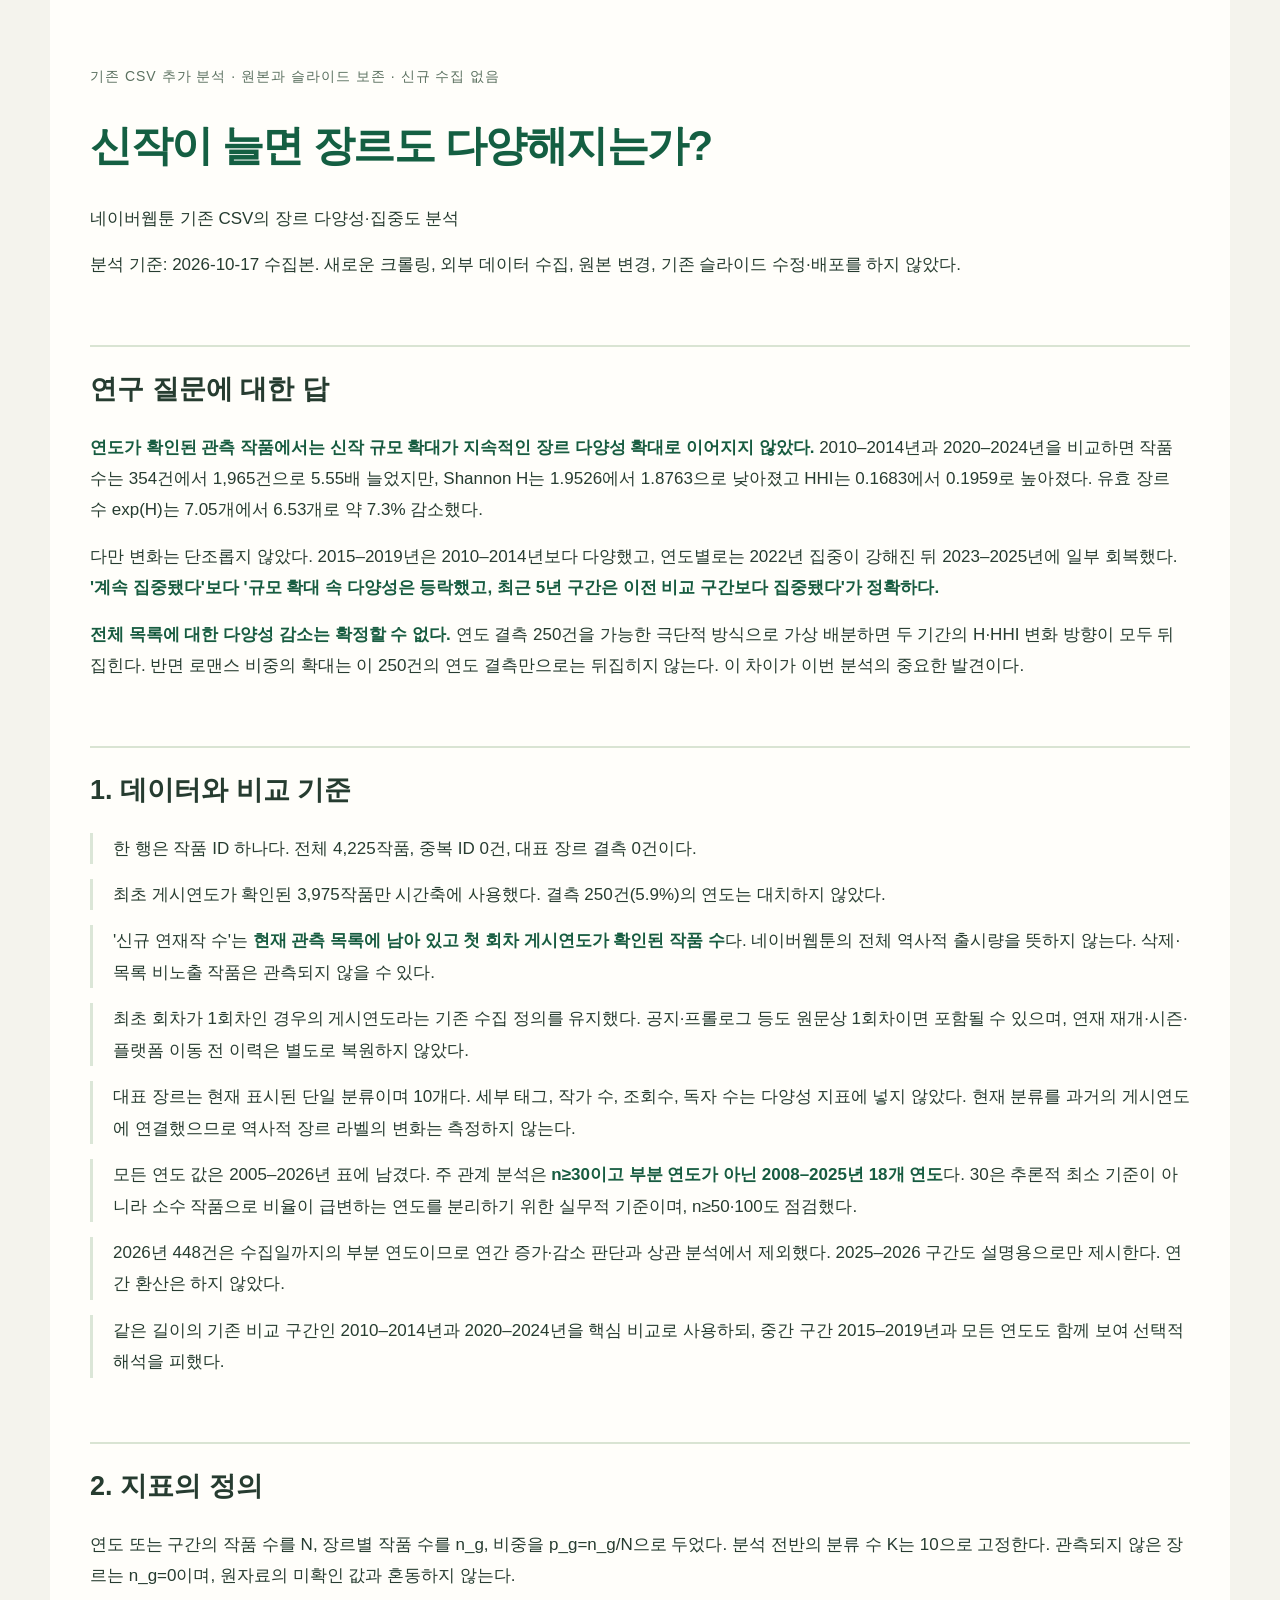
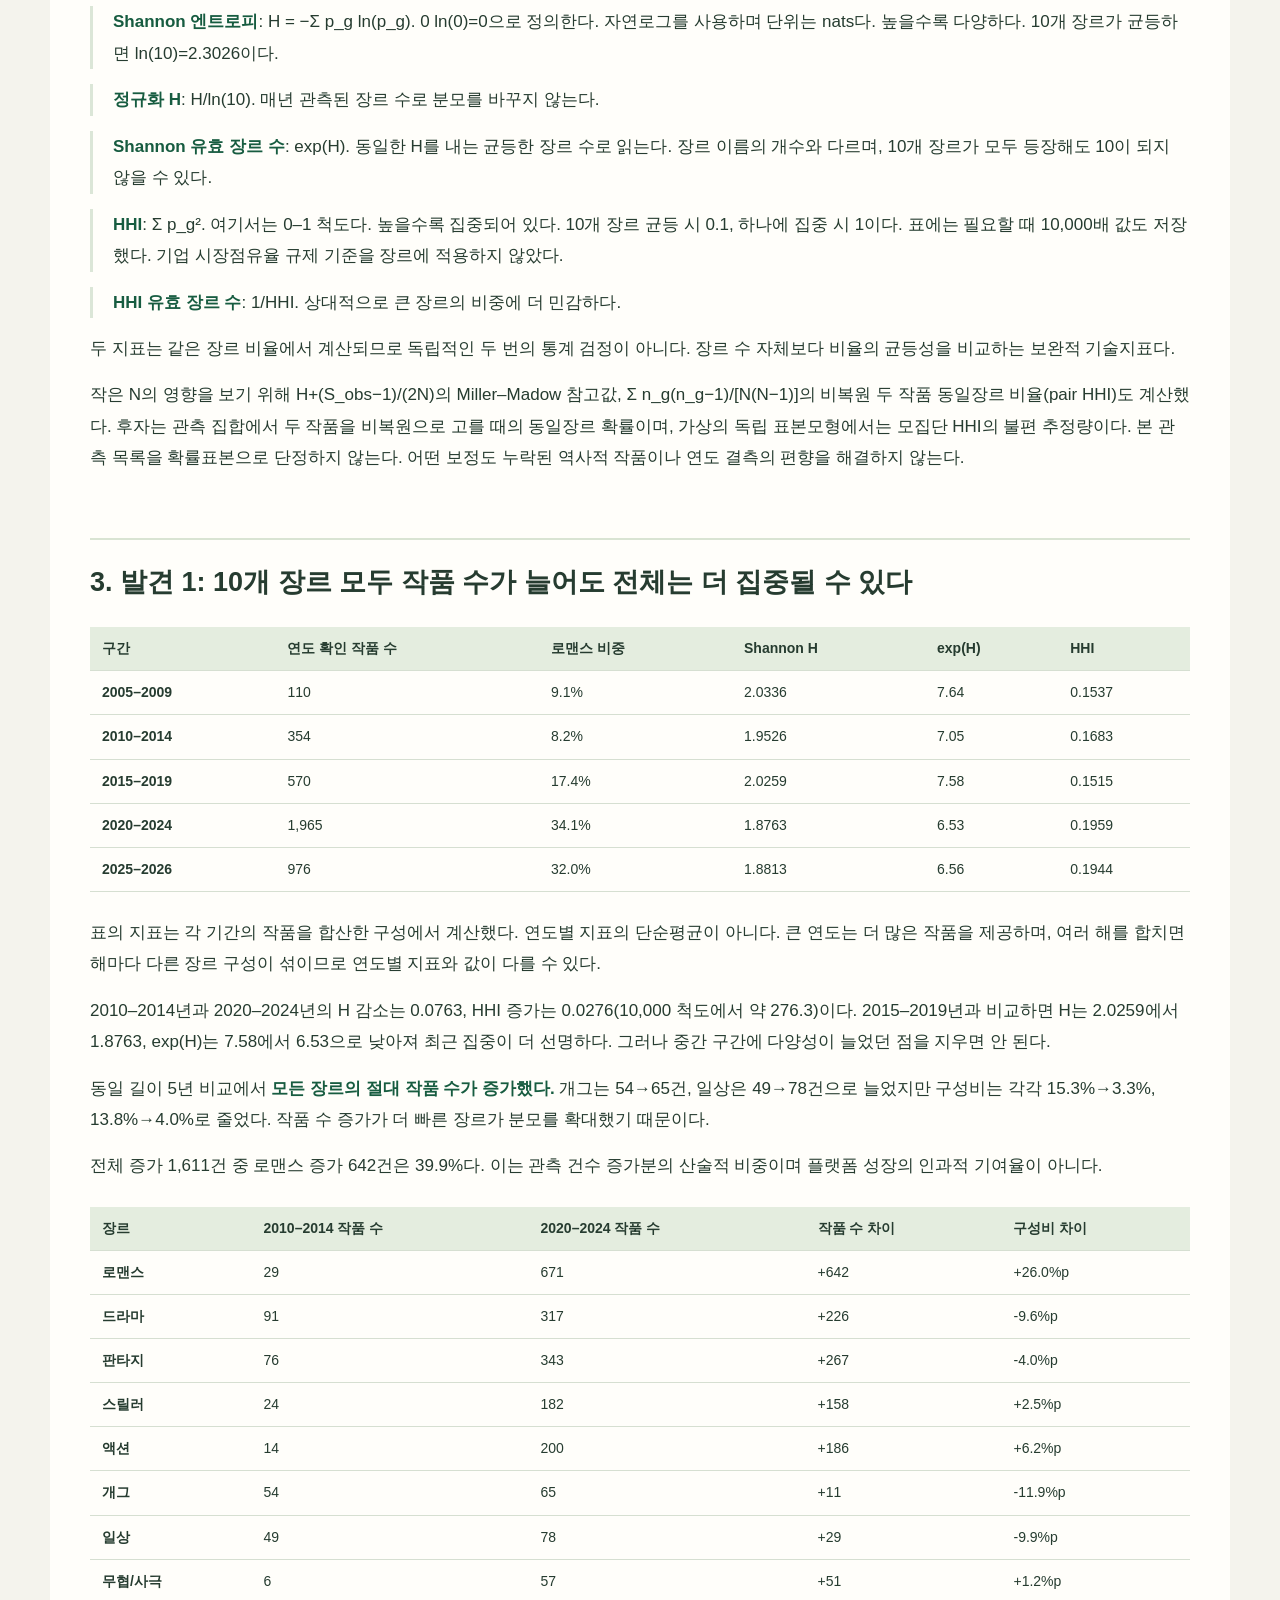
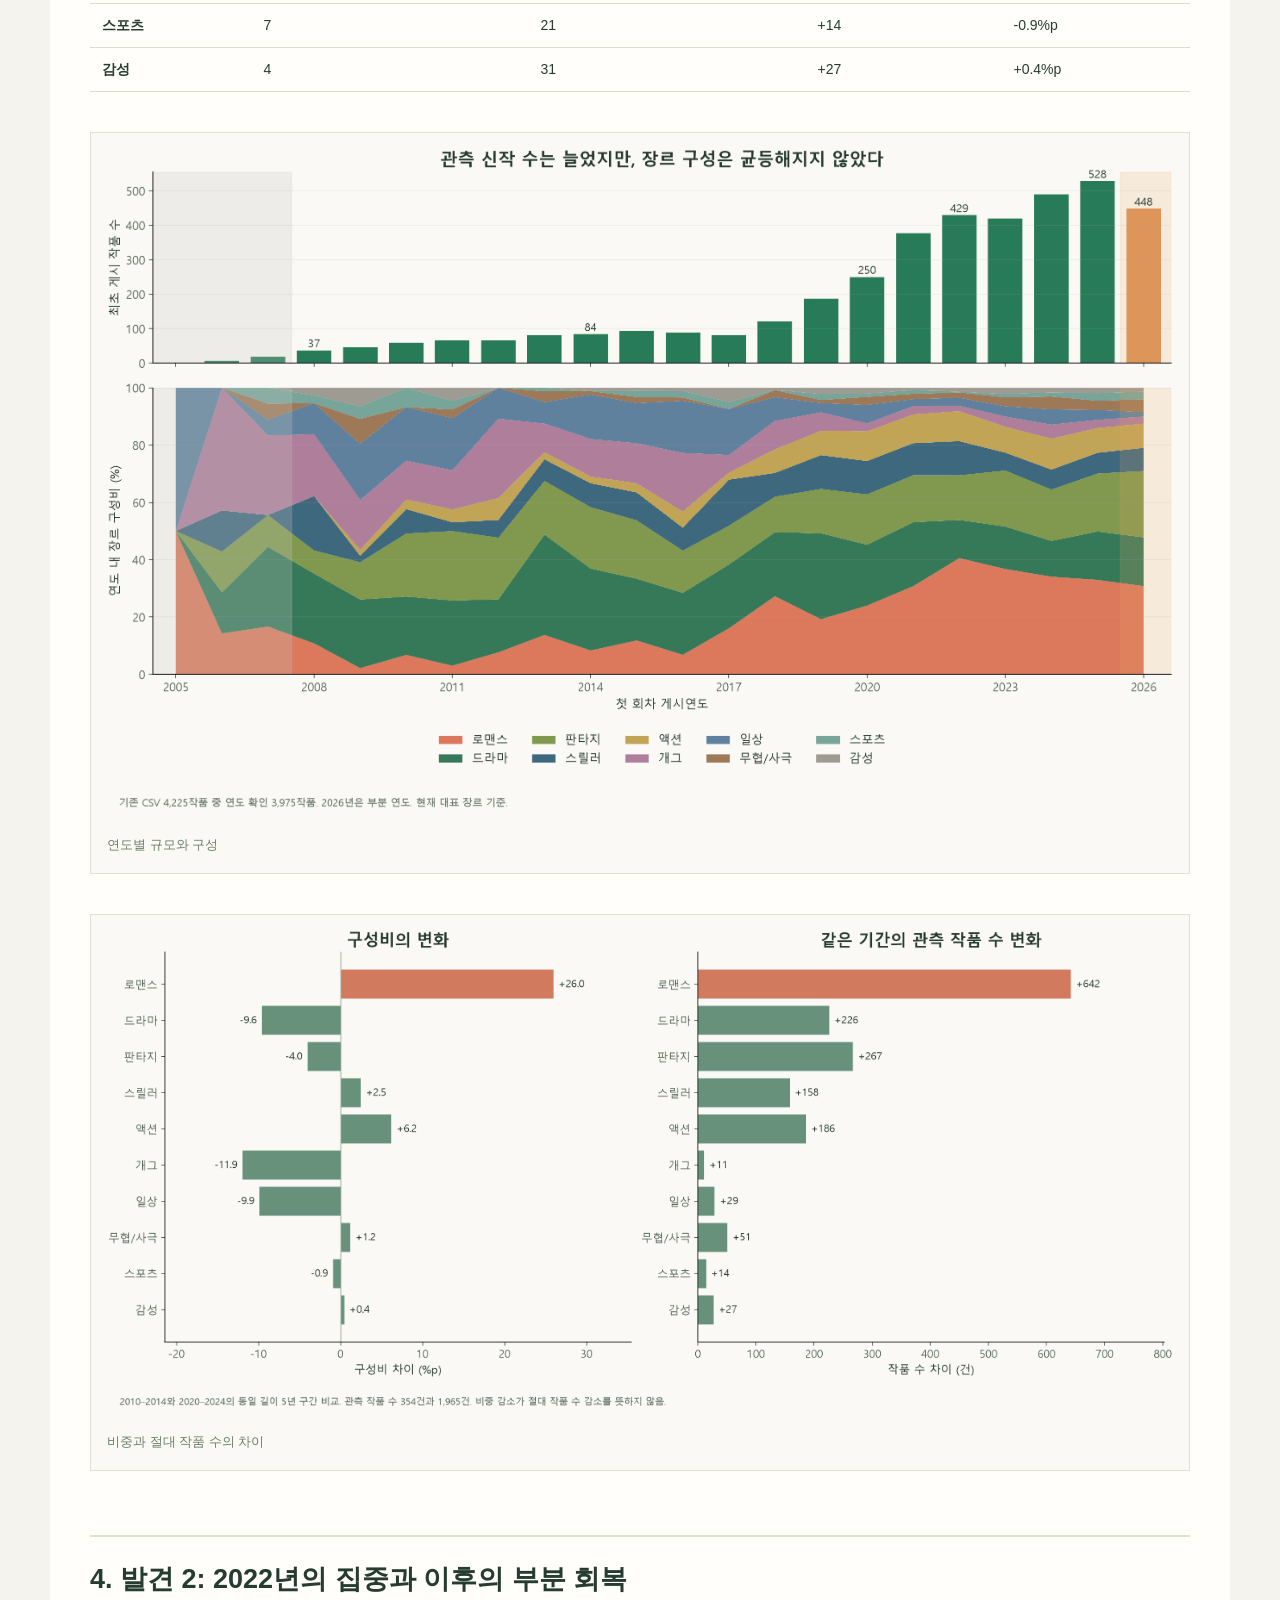
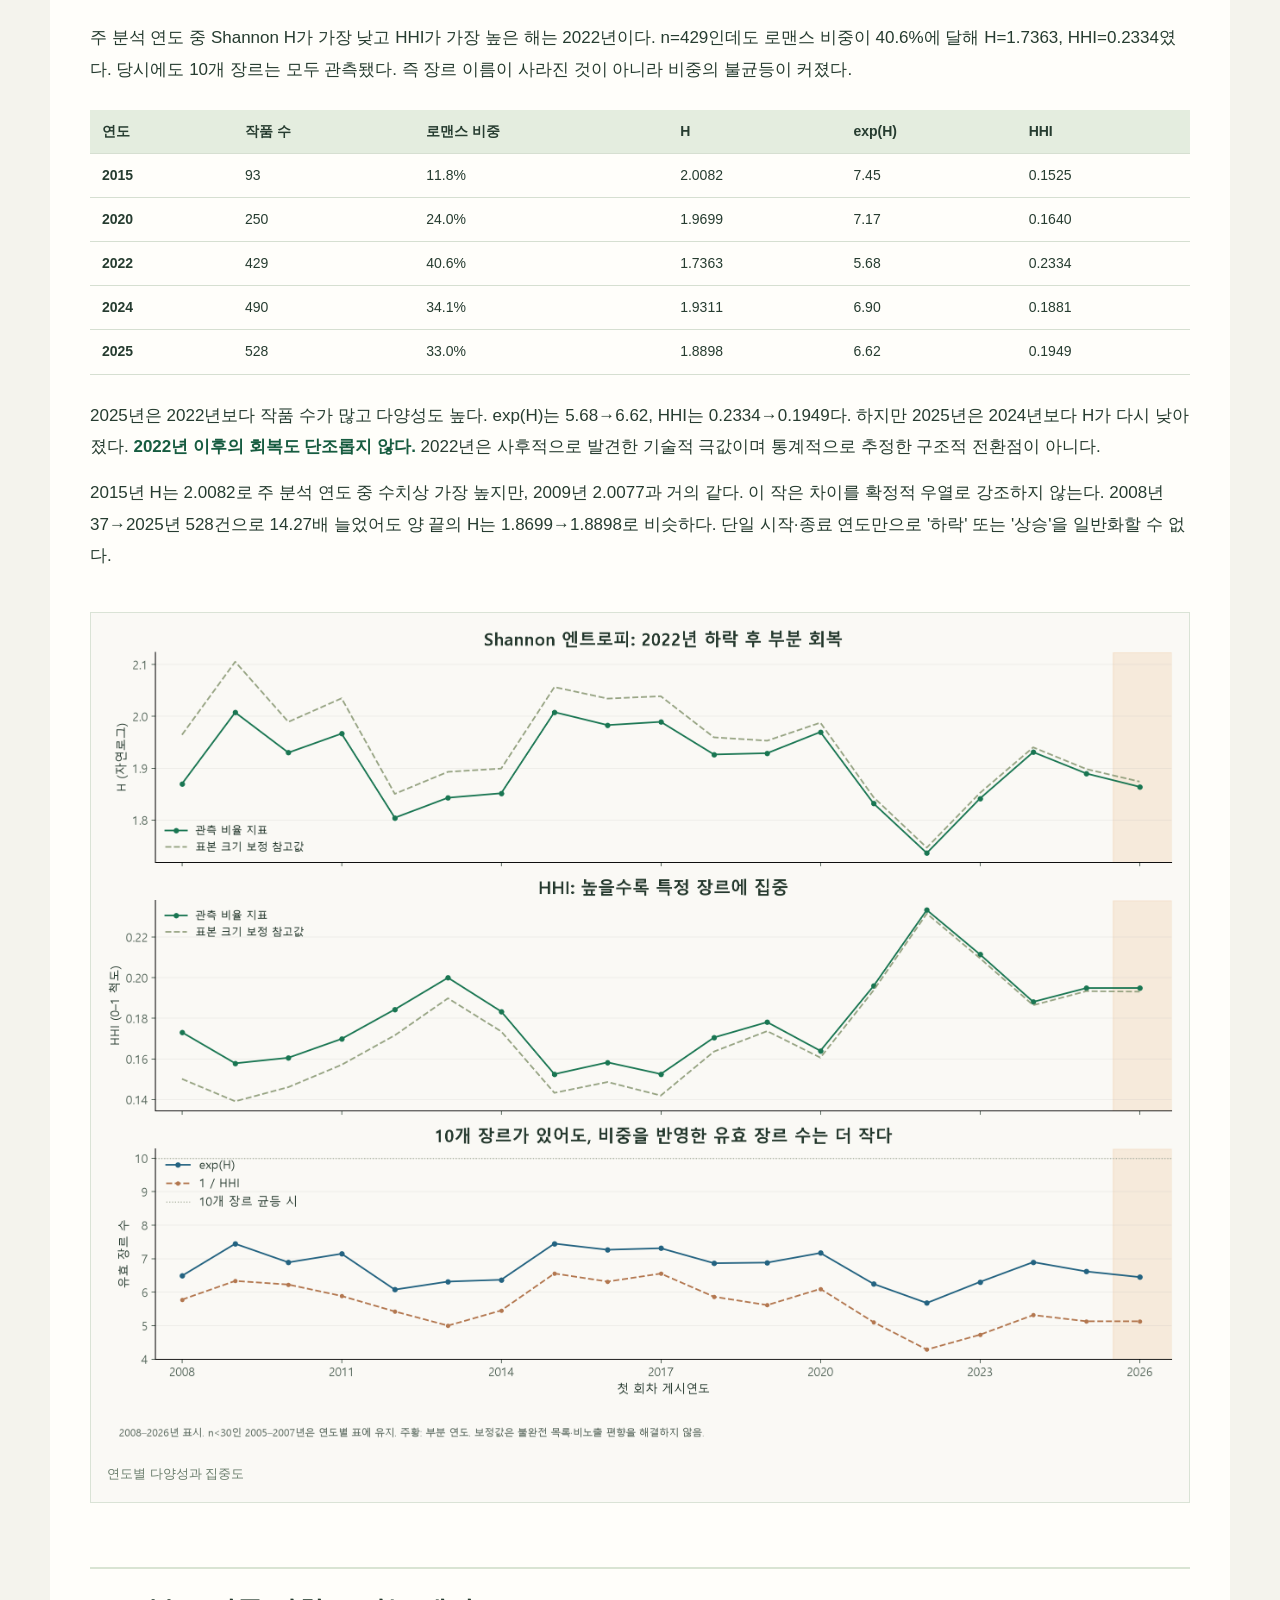
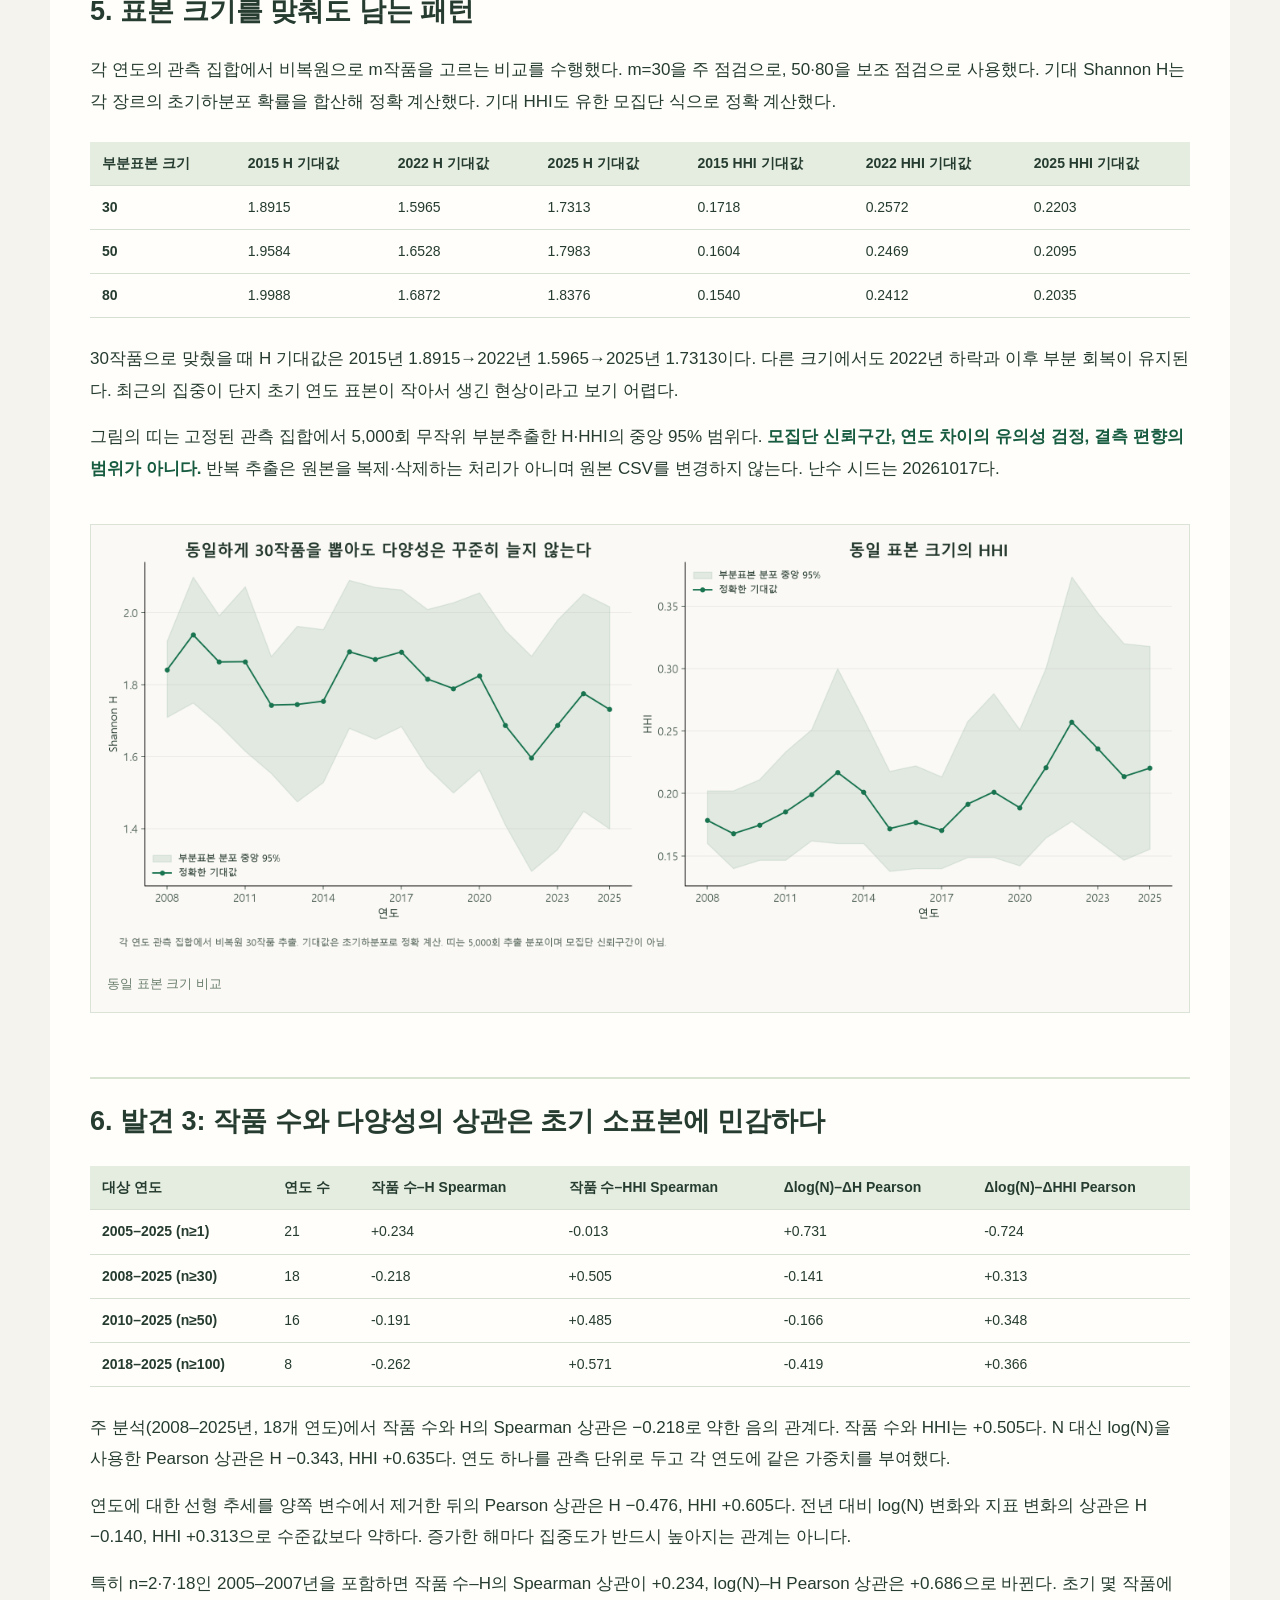
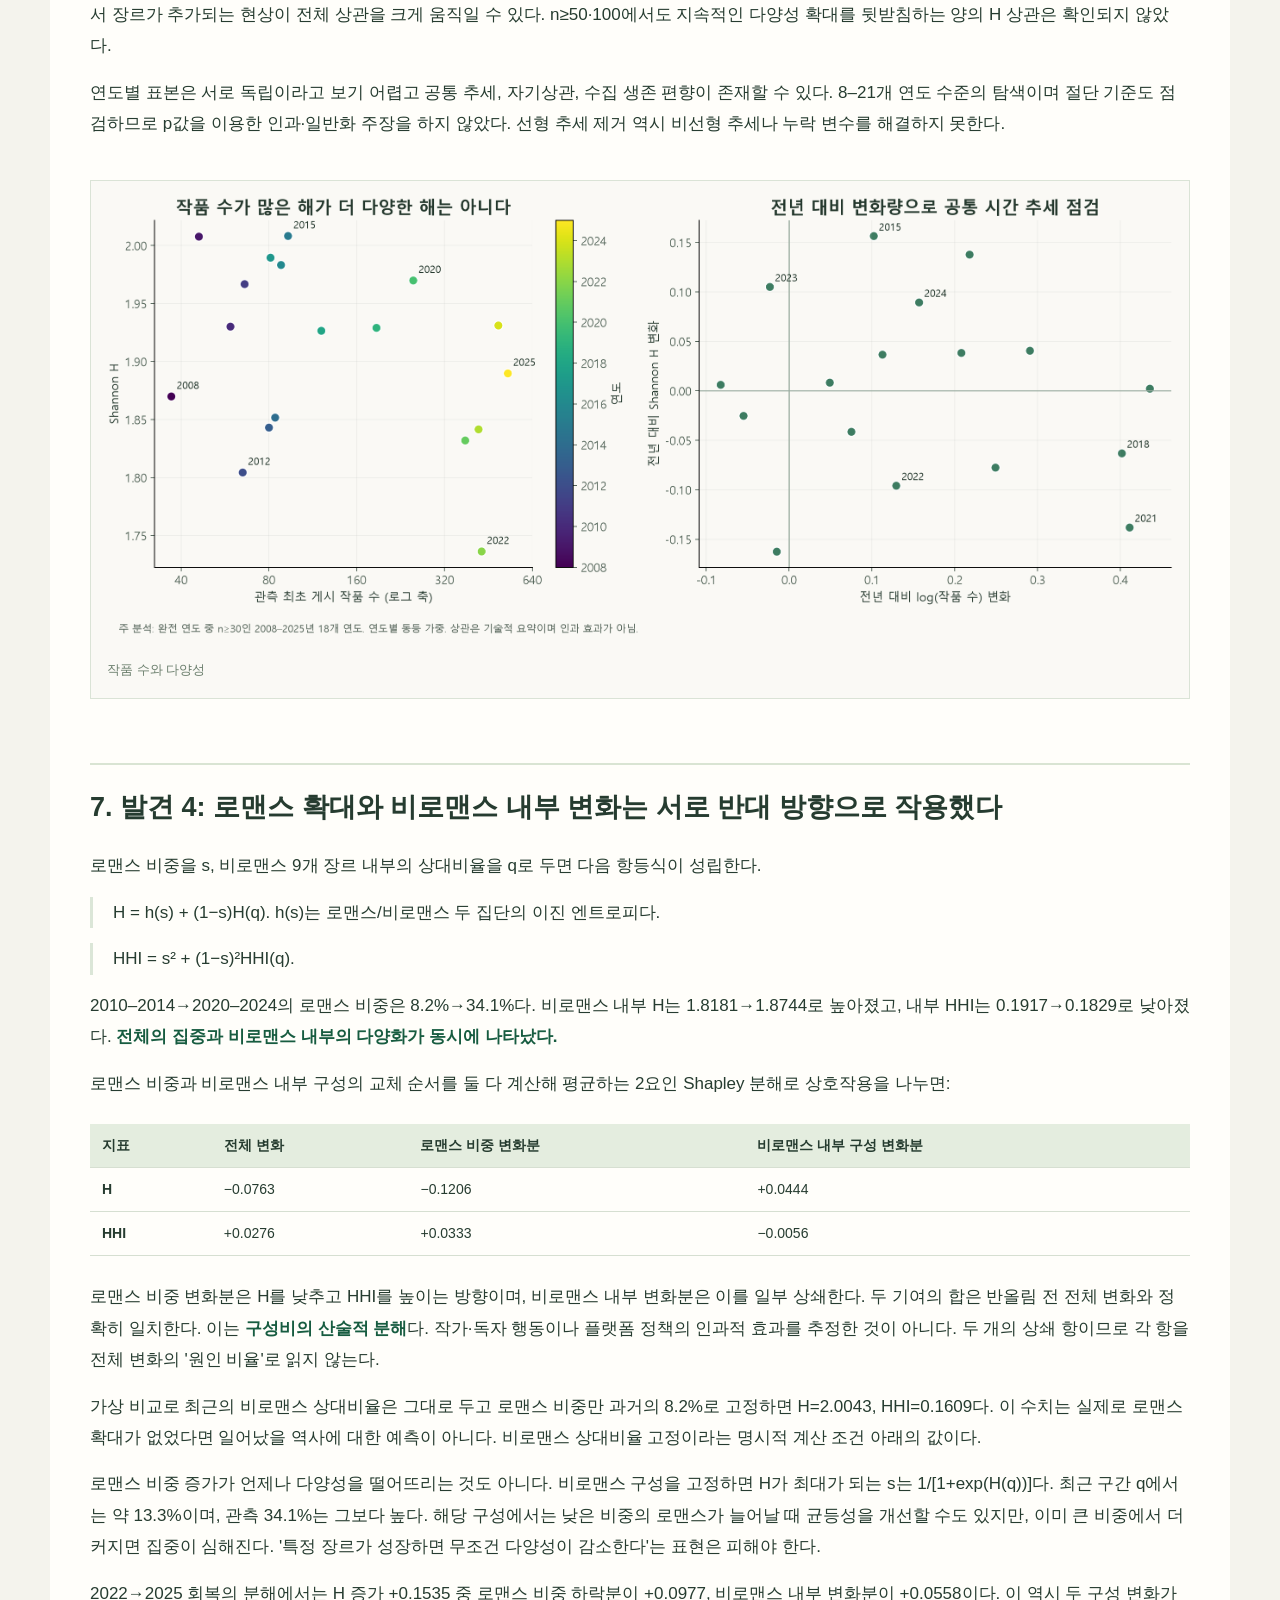
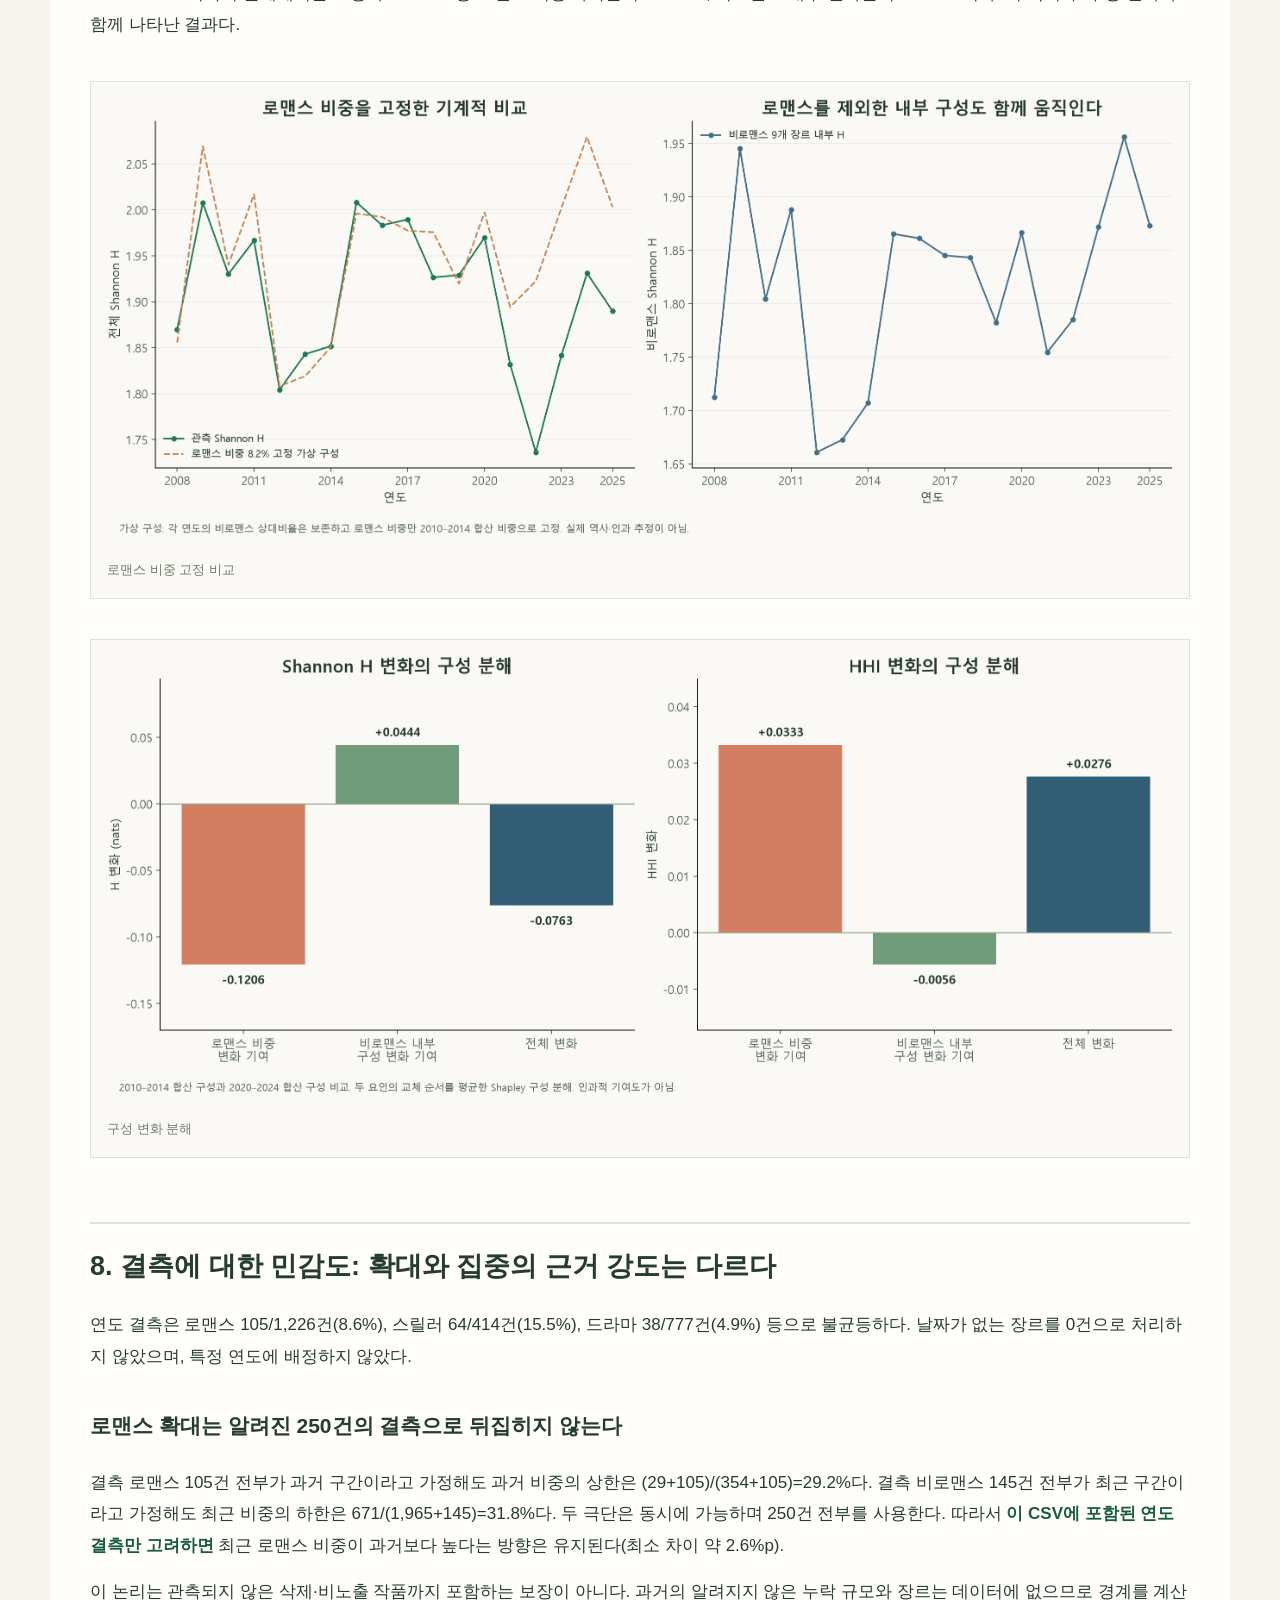
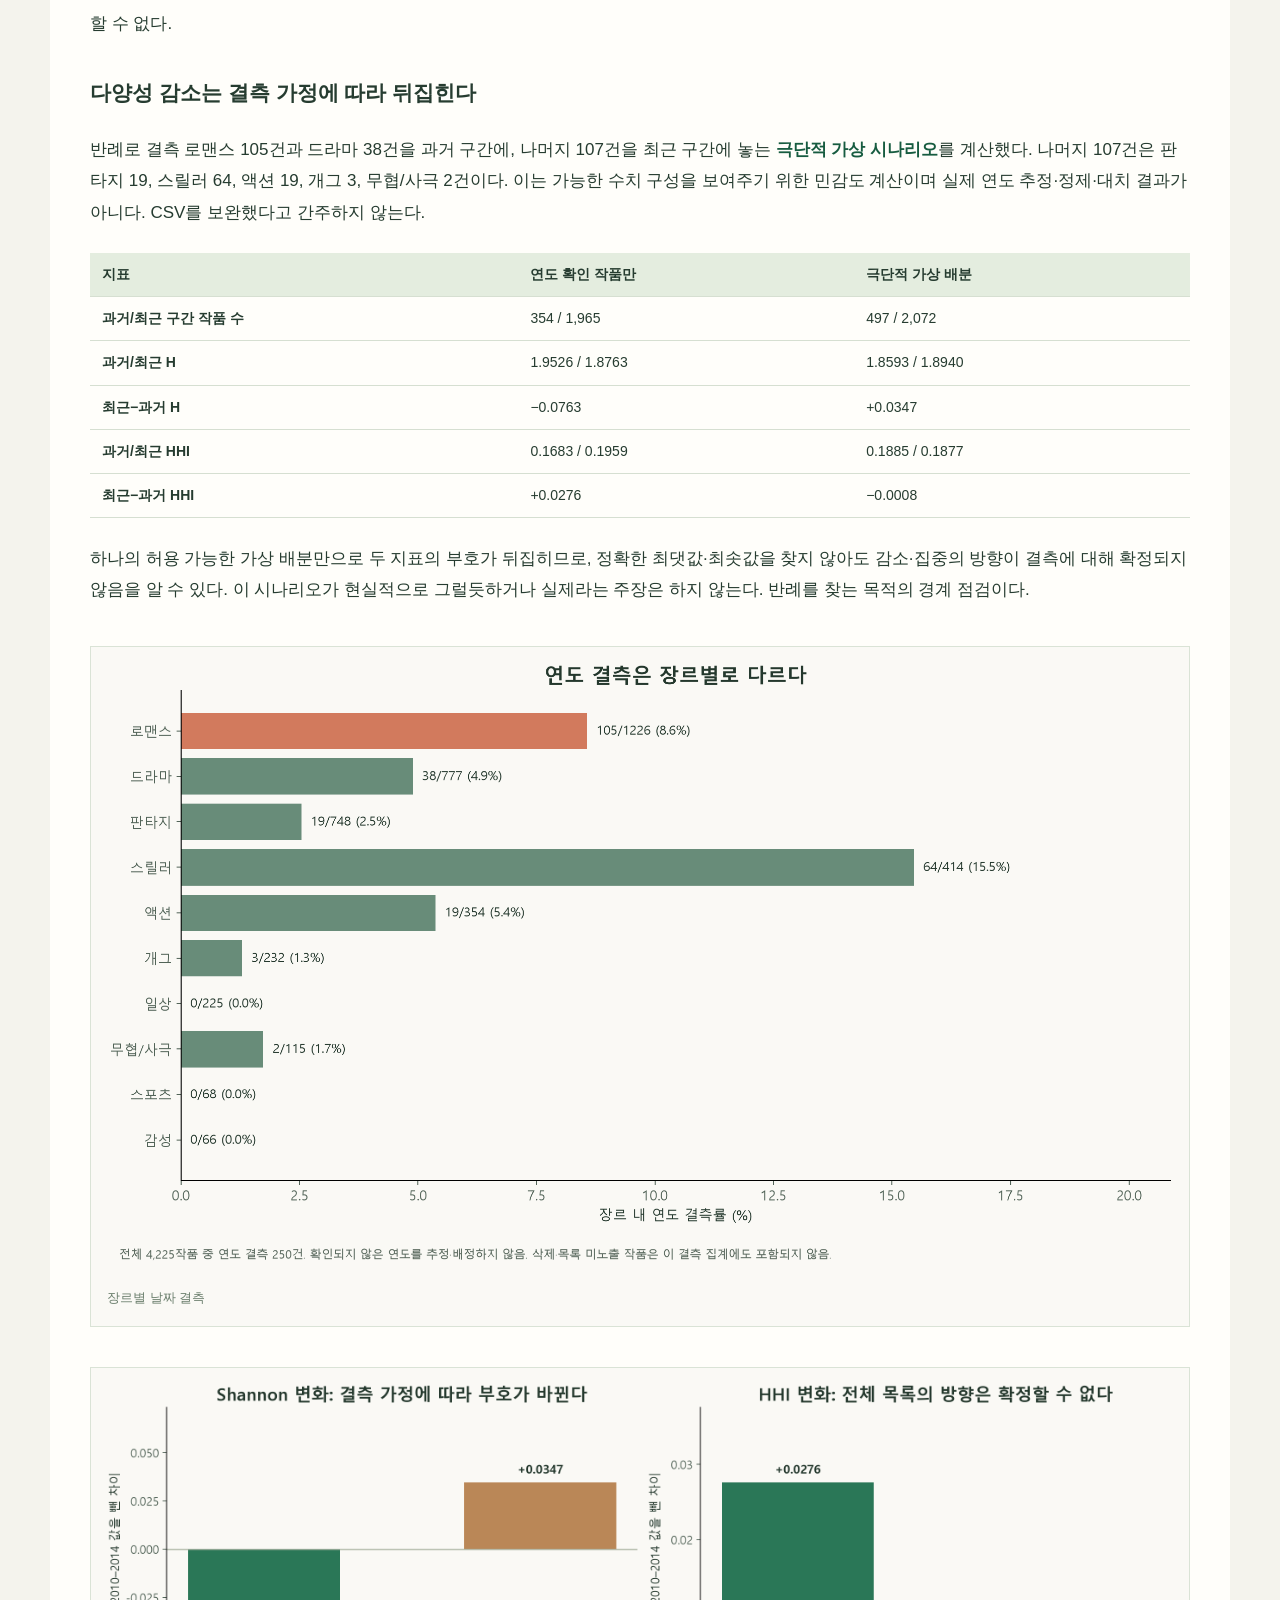
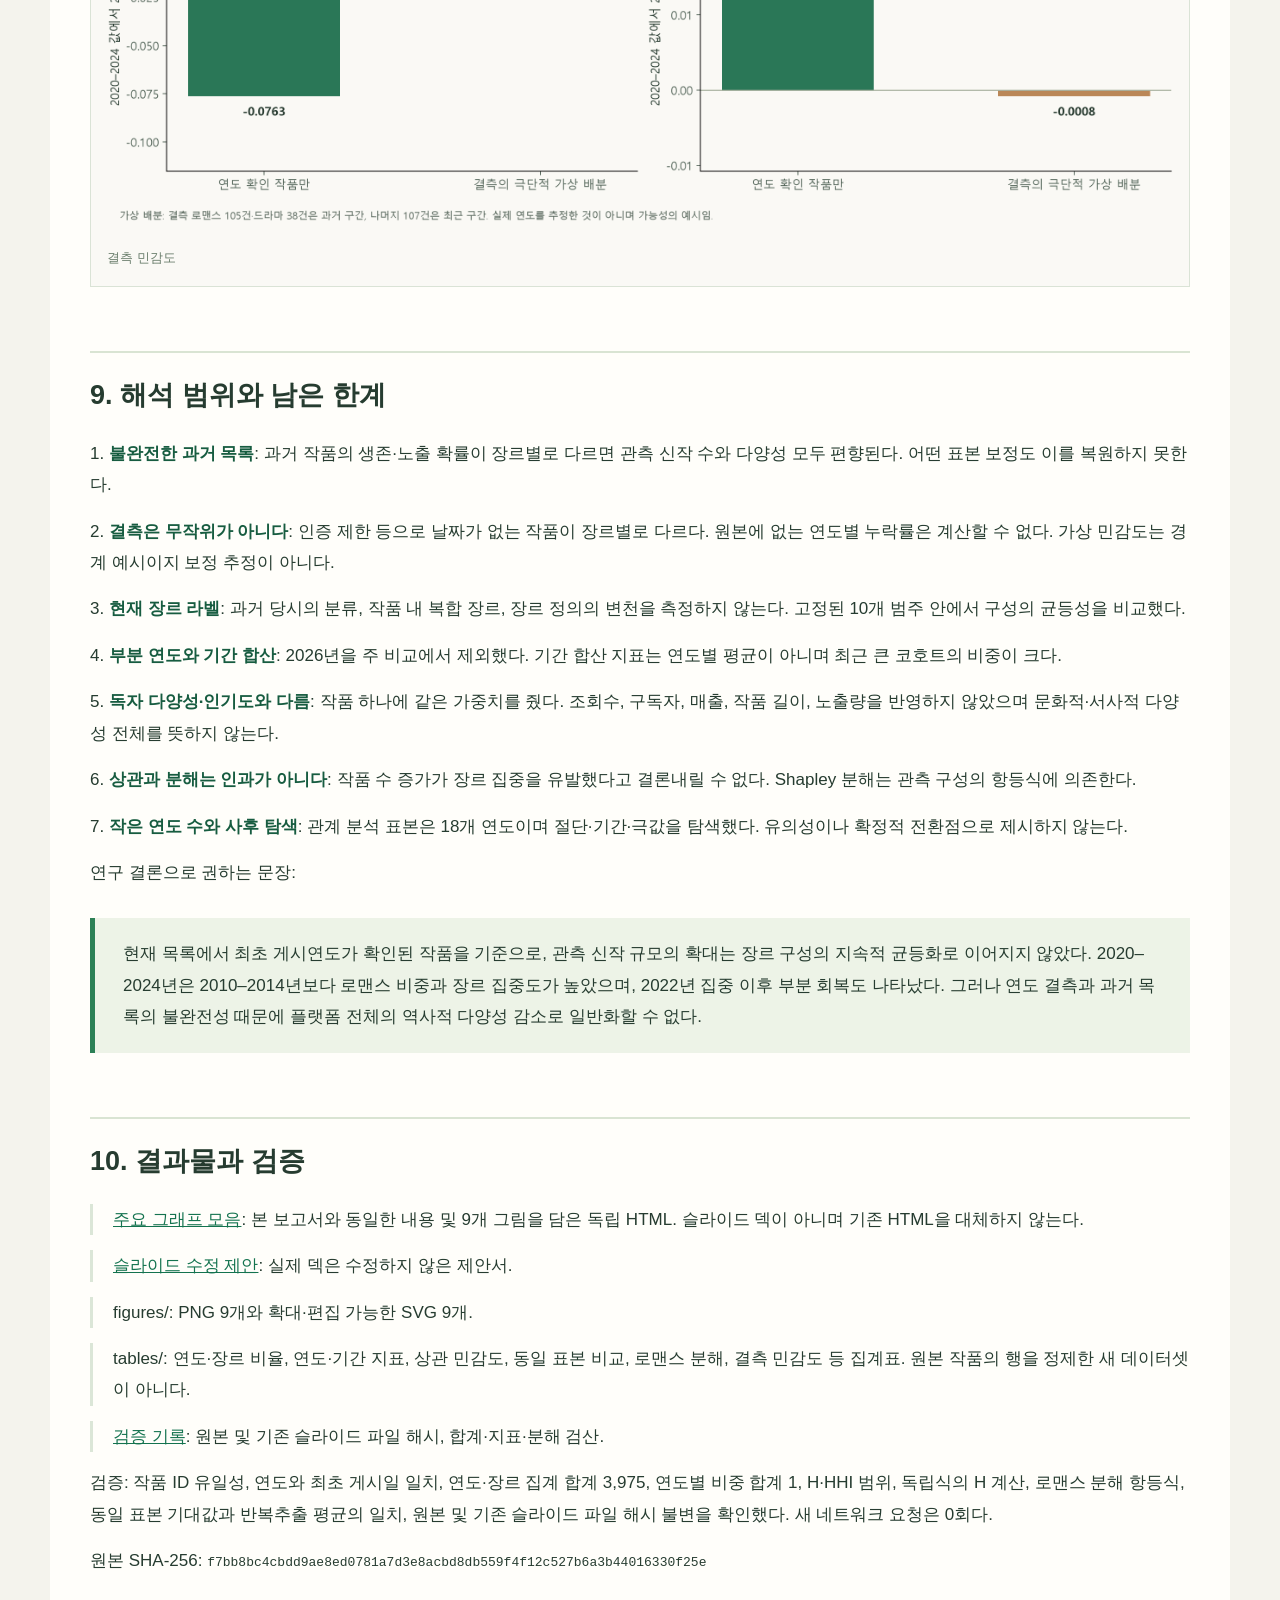
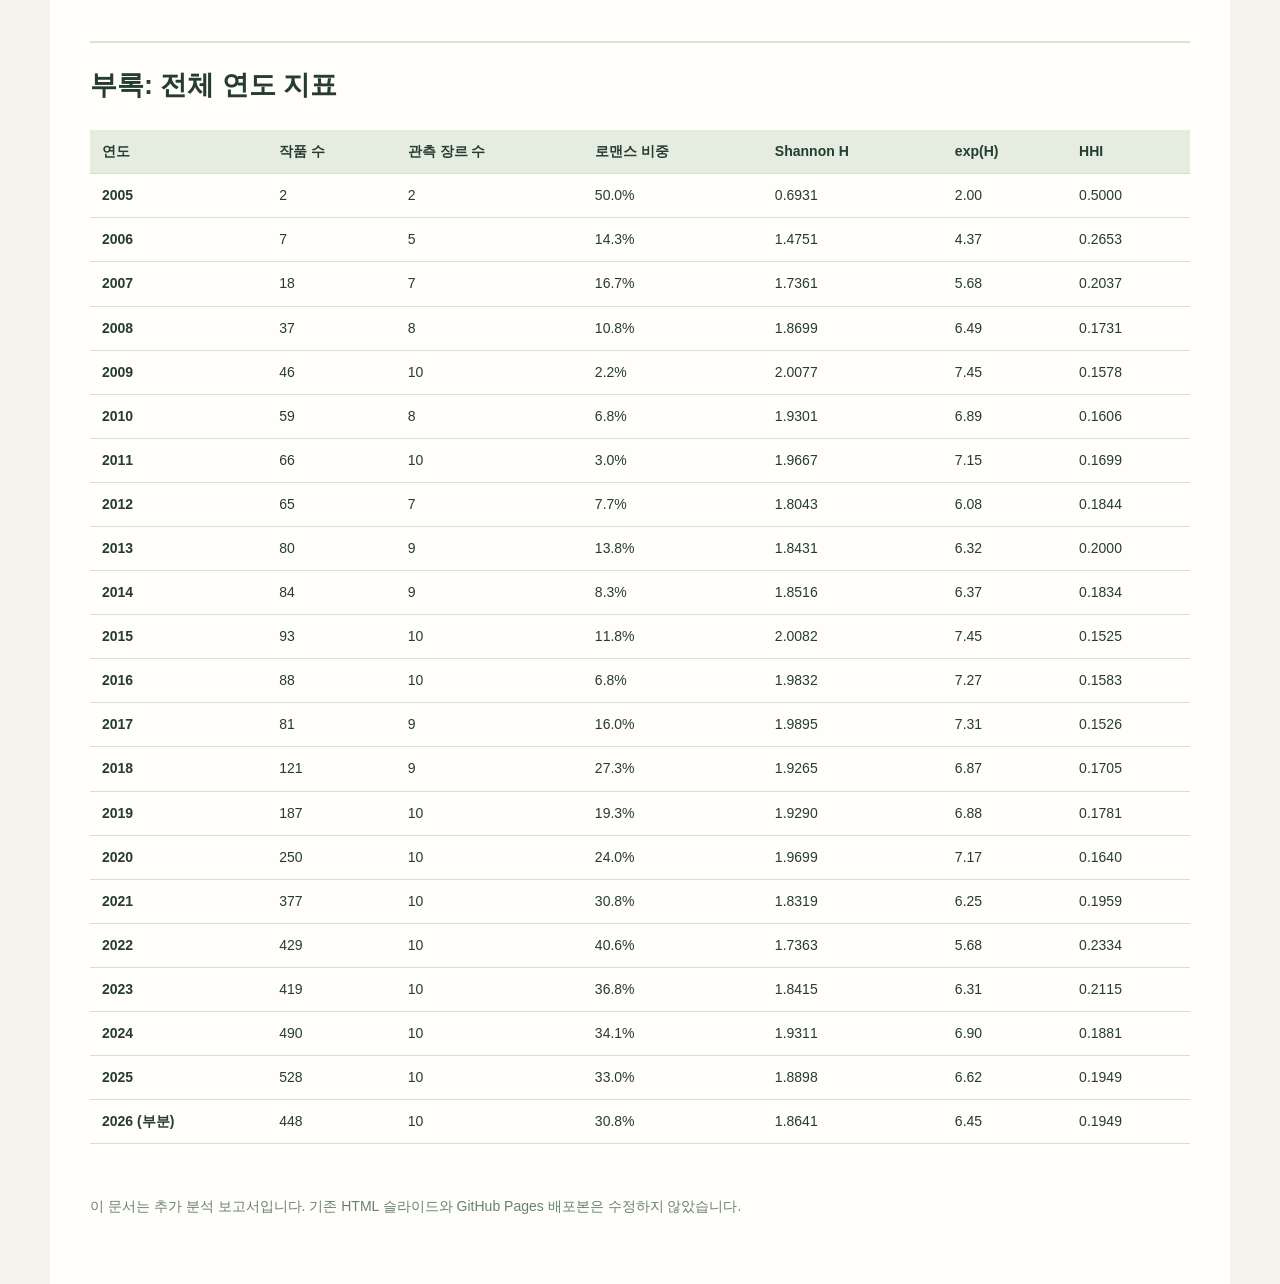
==== data/research/analysis_report.html @ d3d1da9b "Publish research slide deck on webtoon diversity with CSV-driven SVG charts and credited artwork" ====
<!doctype html><html lang="ko"><head><meta charset="utf-8"><meta name="viewport" content="width=device-width,initial-scale=1"><title>네이버웹툰 장르 다양성 연구</title><style>
body{font:17px/1.85 'Malgun Gothic',sans-serif;color:#263c30;background:#f4f3ed;margin:0}main{max-width:1100px;margin:auto;padding:64px 40px;background:#fffefa}h1{font-size:42px;line-height:1.35;color:#145f42;letter-spacing:-1.5px}h2{font-size:27px;margin-top:64px;border-top:2px solid #d9e4d3;padding-top:22px;line-height:1.5}h3{font-size:21px;margin-top:35px}p{margin:15px 0}strong{color:#175c40}.item{padding-left:20px;border-left:3px solid #dbe6d7}.tablewrap{overflow-x:auto;margin:25px 0}table{border-collapse:collapse;width:100%;font-size:14px;line-height:1.65;font-variant-numeric:tabular-nums}th{background:#e4eddf;text-align:left}td,th{padding:10px 12px;border-bottom:1px solid #d6dfd1;white-space:nowrap}td:first-child{font-weight:600}figure{margin:40px 0;border:1px solid #dae3d6;padding:10px;background:#faf9f5}img{width:100%;height:auto}figcaption{font-size:13px;color:#6a7e6c;padding:6px}a{color:#14734f}code{overflow-wrap:anywhere;font-size:13px}blockquote{margin:30px 0;border-left:5px solid #2c8056;padding:20px 28px;background:#edf3e7}nav{font-size:14px;color:#5b7160;letter-spacing:1px}footer{margin-top:50px;color:#67816d;font-size:14px}@media(max-width:600px){main{padding:30px 20px}h1{font-size:30px}h2{font-size:23px}body{font-size:16px}}@media print{body{background:white}main{padding:10px}figure{break-inside:avoid}h2{break-after:avoid}}
</style></head><body><main><nav>기존 CSV 추가 분석 · 원본과 슬라이드 보존 · 신규 수집 없음</nav><h1>신작이 늘면 장르도 다양해지는가?</h1><p>네이버웹툰 기존 CSV의 장르 다양성·집중도 분석</p><p>분석 기준: 2026-10-17 수집본. 새로운 크롤링, 외부 데이터 수집, 원본 변경, 기존 슬라이드 수정·배포를 하지 않았다.</p><h2>연구 질문에 대한 답</h2><p><strong>연도가 확인된 관측 작품에서는 신작 규모 확대가 지속적인 장르 다양성 확대로 이어지지 않았다.</strong> 2010–2014년과 2020–2024년을 비교하면 작품 수는 354건에서 1,965건으로 5.55배 늘었지만, Shannon H는 1.9526에서 1.8763으로 낮아졌고 HHI는 0.1683에서 0.1959로 높아졌다. 유효 장르 수 exp(H)는 7.05개에서 6.53개로 약 7.3% 감소했다.</p><p>다만 변화는 단조롭지 않았다. 2015–2019년은 2010–2014년보다 다양했고, 연도별로는 2022년 집중이 강해진 뒤 2023–2025년에 일부 회복했다. <strong>&#x27;계속 집중됐다&#x27;보다 &#x27;규모 확대 속 다양성은 등락했고, 최근 5년 구간은 이전 비교 구간보다 집중됐다&#x27;가 정확하다.</strong></p><p><strong>전체 목록에 대한 다양성 감소는 확정할 수 없다.</strong> 연도 결측 250건을 가능한 극단적 방식으로 가상 배분하면 두 기간의 H·HHI 변화 방향이 모두 뒤집힌다. 반면 로맨스 비중의 확대는 이 250건의 연도 결측만으로는 뒤집히지 않는다. 이 차이가 이번 분석의 중요한 발견이다.</p><h2>1. 데이터와 비교 기준</h2><p class="item">한 행은 작품 ID 하나다. 전체 4,225작품, 중복 ID 0건, 대표 장르 결측 0건이다.</p><p class="item">최초 게시연도가 확인된 3,975작품만 시간축에 사용했다. 결측 250건(5.9%)의 연도는 대치하지 않았다.</p><p class="item">&#x27;신규 연재작 수&#x27;는 <strong>현재 관측 목록에 남아 있고 첫 회차 게시연도가 확인된 작품 수</strong>다. 네이버웹툰의 전체 역사적 출시량을 뜻하지 않는다. 삭제·목록 비노출 작품은 관측되지 않을 수 있다.</p><p class="item">최초 회차가 1회차인 경우의 게시연도라는 기존 수집 정의를 유지했다. 공지·프롤로그 등도 원문상 1회차이면 포함될 수 있으며, 연재 재개·시즌·플랫폼 이동 전 이력은 별도로 복원하지 않았다.</p><p class="item">대표 장르는 현재 표시된 단일 분류이며 10개다. 세부 태그, 작가 수, 조회수, 독자 수는 다양성 지표에 넣지 않았다. 현재 분류를 과거의 게시연도에 연결했으므로 역사적 장르 라벨의 변화는 측정하지 않는다.</p><p class="item">모든 연도 값은 2005–2026년 표에 남겼다. 주 관계 분석은 <strong>n≥30이고 부분 연도가 아닌 2008–2025년 18개 연도</strong>다. 30은 추론적 최소 기준이 아니라 소수 작품으로 비율이 급변하는 연도를 분리하기 위한 실무적 기준이며, n≥50·100도 점검했다.</p><p class="item">2026년 448건은 수집일까지의 부분 연도이므로 연간 증가·감소 판단과 상관 분석에서 제외했다. 2025–2026 구간도 설명용으로만 제시한다. 연간 환산은 하지 않았다.</p><p class="item">같은 길이의 기존 비교 구간인 2010–2014년과 2020–2024년을 핵심 비교로 사용하되, 중간 구간 2015–2019년과 모든 연도도 함께 보여 선택적 해석을 피했다.</p><h2>2. 지표의 정의</h2><p>연도 또는 구간의 작품 수를 N, 장르별 작품 수를 n_g, 비중을 p_g=n_g/N으로 두었다. 분석 전반의 분류 수 K는 10으로 고정한다. 관측되지 않은 장르는 n_g=0이며, 원자료의 미확인 값과 혼동하지 않는다.</p><p class="item"><strong>Shannon 엔트로피</strong>: H = −Σ p_g ln(p_g). 0 ln(0)=0으로 정의한다. 자연로그를 사용하며 단위는 nats다. 높을수록 다양하다. 10개 장르가 균등하면 ln(10)=2.3026이다.</p><p class="item"><strong>정규화 H</strong>: H/ln(10). 매년 관측된 장르 수로 분모를 바꾸지 않는다.</p><p class="item"><strong>Shannon 유효 장르 수</strong>: exp(H). 동일한 H를 내는 균등한 장르 수로 읽는다. 장르 이름의 개수와 다르며, 10개 장르가 모두 등장해도 10이 되지 않을 수 있다.</p><p class="item"><strong>HHI</strong>: Σ p_g². 여기서는 0–1 척도다. 높을수록 집중되어 있다. 10개 장르 균등 시 0.1, 하나에 집중 시 1이다. 표에는 필요할 때 10,000배 값도 저장했다. 기업 시장점유율 규제 기준을 장르에 적용하지 않았다.</p><p class="item"><strong>HHI 유효 장르 수</strong>: 1/HHI. 상대적으로 큰 장르의 비중에 더 민감하다.</p><p>두 지표는 같은 장르 비율에서 계산되므로 독립적인 두 번의 통계 검정이 아니다. 장르 수 자체보다 비율의 균등성을 비교하는 보완적 기술지표다.</p><p>작은 N의 영향을 보기 위해 H+(S_obs−1)/(2N)의 Miller–Madow 참고값, Σ n_g(n_g−1)/[N(N−1)]의 비복원 두 작품 동일장르 비율(pair HHI)도 계산했다. 후자는 관측 집합에서 두 작품을 비복원으로 고를 때의 동일장르 확률이며, 가상의 독립 표본모형에서는 모집단 HHI의 불편 추정량이다. 본 관측 목록을 확률표본으로 단정하지 않는다. 어떤 보정도 누락된 역사적 작품이나 연도 결측의 편향을 해결하지 않는다.</p><h2>3. 발견 1: 10개 장르 모두 작품 수가 늘어도 전체는 더 집중될 수 있다</h2><div class="tablewrap"><table><thead><tr><th>구간</th><th>연도 확인 작품 수</th><th>로맨스 비중</th><th>Shannon H</th><th>exp(H)</th><th>HHI</th></tr></thead><tbody><tr><td>2005–2009</td><td>110</td><td>9.1%</td><td>2.0336</td><td>7.64</td><td>0.1537</td></tr><tr><td>2010–2014</td><td>354</td><td>8.2%</td><td>1.9526</td><td>7.05</td><td>0.1683</td></tr><tr><td>2015–2019</td><td>570</td><td>17.4%</td><td>2.0259</td><td>7.58</td><td>0.1515</td></tr><tr><td>2020–2024</td><td>1,965</td><td>34.1%</td><td>1.8763</td><td>6.53</td><td>0.1959</td></tr><tr><td>2025–2026</td><td>976</td><td>32.0%</td><td>1.8813</td><td>6.56</td><td>0.1944</td></tr></tbody></table></div><p>표의 지표는 각 기간의 작품을 합산한 구성에서 계산했다. 연도별 지표의 단순평균이 아니다. 큰 연도는 더 많은 작품을 제공하며, 여러 해를 합치면 해마다 다른 장르 구성이 섞이므로 연도별 지표와 값이 다를 수 있다.</p><p>2010–2014년과 2020–2024년의 H 감소는 0.0763, HHI 증가는 0.0276(10,000 척도에서 약 276.3)이다. 2015–2019년과 비교하면 H는 2.0259에서 1.8763, exp(H)는 7.58에서 6.53으로 낮아져 최근 집중이 더 선명하다. 그러나 중간 구간에 다양성이 늘었던 점을 지우면 안 된다.</p><p>동일 길이 5년 비교에서 <strong>모든 장르의 절대 작품 수가 증가했다.</strong> 개그는 54→65건, 일상은 49→78건으로 늘었지만 구성비는 각각 15.3%→3.3%, 13.8%→4.0%로 줄었다. 작품 수 증가가 더 빠른 장르가 분모를 확대했기 때문이다.</p><p>전체 증가 1,611건 중 로맨스 증가 642건은 39.9%다. 이는 관측 건수 증가분의 산술적 비중이며 플랫폼 성장의 인과적 기여율이 아니다.</p><div class="tablewrap"><table><thead><tr><th>장르</th><th>2010–2014 작품 수</th><th>2020–2024 작품 수</th><th>작품 수 차이</th><th>구성비 차이</th></tr></thead><tbody><tr><td>로맨스</td><td>29</td><td>671</td><td>+642</td><td>+26.0%p</td></tr><tr><td>드라마</td><td>91</td><td>317</td><td>+226</td><td>-9.6%p</td></tr><tr><td>판타지</td><td>76</td><td>343</td><td>+267</td><td>-4.0%p</td></tr><tr><td>스릴러</td><td>24</td><td>182</td><td>+158</td><td>+2.5%p</td></tr><tr><td>액션</td><td>14</td><td>200</td><td>+186</td><td>+6.2%p</td></tr><tr><td>개그</td><td>54</td><td>65</td><td>+11</td><td>-11.9%p</td></tr><tr><td>일상</td><td>49</td><td>78</td><td>+29</td><td>-9.9%p</td></tr><tr><td>무협/사극</td><td>6</td><td>57</td><td>+51</td><td>+1.2%p</td></tr><tr><td>스포츠</td><td>7</td><td>21</td><td>+14</td><td>-0.9%p</td></tr><tr><td>감성</td><td>4</td><td>31</td><td>+27</td><td>+0.4%p</td></tr></tbody></table></div><figure><img alt="연도별 규모와 구성" src="[data-uri]"><figcaption>연도별 규모와 구성</figcaption></figure><figure><img alt="비중과 절대 작품 수의 차이" src="[data-uri]"><figcaption>비중과 절대 작품 수의 차이</figcaption></figure><h2>4. 발견 2: 2022년의 집중과 이후의 부분 회복</h2><p>주 분석 연도 중 Shannon H가 가장 낮고 HHI가 가장 높은 해는 2022년이다. n=429인데도 로맨스 비중이 40.6%에 달해 H=1.7363, HHI=0.2334였다. 당시에도 10개 장르는 모두 관측됐다. 즉 장르 이름이 사라진 것이 아니라 비중의 불균등이 커졌다.</p><div class="tablewrap"><table><thead><tr><th>연도</th><th>작품 수</th><th>로맨스 비중</th><th>H</th><th>exp(H)</th><th>HHI</th></tr></thead><tbody><tr><td>2015</td><td>93</td><td>11.8%</td><td>2.0082</td><td>7.45</td><td>0.1525</td></tr><tr><td>2020</td><td>250</td><td>24.0%</td><td>1.9699</td><td>7.17</td><td>0.1640</td></tr><tr><td>2022</td><td>429</td><td>40.6%</td><td>1.7363</td><td>5.68</td><td>0.2334</td></tr><tr><td>2024</td><td>490</td><td>34.1%</td><td>1.9311</td><td>6.90</td><td>0.1881</td></tr><tr><td>2025</td><td>528</td><td>33.0%</td><td>1.8898</td><td>6.62</td><td>0.1949</td></tr></tbody></table></div><p>2025년은 2022년보다 작품 수가 많고 다양성도 높다. exp(H)는 5.68→6.62, HHI는 0.2334→0.1949다. 하지만 2025년은 2024년보다 H가 다시 낮아졌다. <strong>2022년 이후의 회복도 단조롭지 않다.</strong> 2022년은 사후적으로 발견한 기술적 극값이며 통계적으로 추정한 구조적 전환점이 아니다.</p><p>2015년 H는 2.0082로 주 분석 연도 중 수치상 가장 높지만, 2009년 2.0077과 거의 같다. 이 작은 차이를 확정적 우열로 강조하지 않는다. 2008년 37→2025년 528건으로 14.27배 늘었어도 양 끝의 H는 1.8699→1.8898로 비슷하다. 단일 시작·종료 연도만으로 &#x27;하락&#x27; 또는 &#x27;상승&#x27;을 일반화할 수 없다.</p><figure><img alt="연도별 다양성과 집중도" src="[data-uri]"><figcaption>연도별 다양성과 집중도</figcaption></figure><h2>5. 표본 크기를 맞춰도 남는 패턴</h2><p>각 연도의 관측 집합에서 비복원으로 m작품을 고르는 비교를 수행했다. m=30을 주 점검으로, 50·80을 보조 점검으로 사용했다. 기대 Shannon H는 각 장르의 초기하분포 확률을 합산해 정확 계산했다. 기대 HHI도 유한 모집단 식으로 정확 계산했다.</p><div class="tablewrap"><table><thead><tr><th>부분표본 크기</th><th>2015 H 기대값</th><th>2022 H 기대값</th><th>2025 H 기대값</th><th>2015 HHI 기대값</th><th>2022 HHI 기대값</th><th>2025 HHI 기대값</th></tr></thead><tbody><tr><td>30</td><td>1.8915</td><td>1.5965</td><td>1.7313</td><td>0.1718</td><td>0.2572</td><td>0.2203</td></tr><tr><td>50</td><td>1.9584</td><td>1.6528</td><td>1.7983</td><td>0.1604</td><td>0.2469</td><td>0.2095</td></tr><tr><td>80</td><td>1.9988</td><td>1.6872</td><td>1.8376</td><td>0.1540</td><td>0.2412</td><td>0.2035</td></tr></tbody></table></div><p>30작품으로 맞췄을 때 H 기대값은 2015년 1.8915→2022년 1.5965→2025년 1.7313이다. 다른 크기에서도 2022년 하락과 이후 부분 회복이 유지된다. 최근의 집중이 단지 초기 연도 표본이 작아서 생긴 현상이라고 보기 어렵다.</p><p>그림의 띠는 고정된 관측 집합에서 5,000회 무작위 부분추출한 H·HHI의 중앙 95% 범위다. <strong>모집단 신뢰구간, 연도 차이의 유의성 검정, 결측 편향의 범위가 아니다.</strong> 반복 추출은 원본을 복제·삭제하는 처리가 아니며 원본 CSV를 변경하지 않는다. 난수 시드는 20261017다.</p><figure><img alt="동일 표본 크기 비교" src="[data-uri]"><figcaption>동일 표본 크기 비교</figcaption></figure><h2>6. 발견 3: 작품 수와 다양성의 상관은 초기 소표본에 민감하다</h2><div class="tablewrap"><table><thead><tr><th>대상 연도</th><th>연도 수</th><th>작품 수–H Spearman</th><th>작품 수–HHI Spearman</th><th>Δlog(N)–ΔH Pearson</th><th>Δlog(N)–ΔHHI Pearson</th></tr></thead><tbody><tr><td>2005–2025 (n≥1)</td><td>21</td><td>+0.234</td><td>-0.013</td><td>+0.731</td><td>-0.724</td></tr><tr><td>2008–2025 (n≥30)</td><td>18</td><td>-0.218</td><td>+0.505</td><td>-0.141</td><td>+0.313</td></tr><tr><td>2010–2025 (n≥50)</td><td>16</td><td>-0.191</td><td>+0.485</td><td>-0.166</td><td>+0.348</td></tr><tr><td>2018–2025 (n≥100)</td><td>8</td><td>-0.262</td><td>+0.571</td><td>-0.419</td><td>+0.366</td></tr></tbody></table></div><p>주 분석(2008–2025년, 18개 연도)에서 작품 수와 H의 Spearman 상관은 −0.218로 약한 음의 관계다. 작품 수와 HHI는 +0.505다. N 대신 log(N)을 사용한 Pearson 상관은 H −0.343, HHI +0.635다. 연도 하나를 관측 단위로 두고 각 연도에 같은 가중치를 부여했다.</p><p>연도에 대한 선형 추세를 양쪽 변수에서 제거한 뒤의 Pearson 상관은 H −0.476, HHI +0.605다. 전년 대비 log(N) 변화와 지표 변화의 상관은 H −0.140, HHI +0.313으로 수준값보다 약하다. 증가한 해마다 집중도가 반드시 높아지는 관계는 아니다.</p><p>특히 n=2·7·18인 2005–2007년을 포함하면 작품 수–H의 Spearman 상관이 +0.234, log(N)–H Pearson 상관은 +0.686으로 바뀐다. 초기 몇 작품에서 장르가 추가되는 현상이 전체 상관을 크게 움직일 수 있다. n≥50·100에서도 지속적인 다양성 확대를 뒷받침하는 양의 H 상관은 확인되지 않았다.</p><p>연도별 표본은 서로 독립이라고 보기 어렵고 공통 추세, 자기상관, 수집 생존 편향이 존재할 수 있다. 8–21개 연도 수준의 탐색이며 절단 기준도 점검하므로 p값을 이용한 인과·일반화 주장을 하지 않았다. 선형 추세 제거 역시 비선형 추세나 누락 변수를 해결하지 못한다.</p><figure><img alt="작품 수와 다양성" src="[data-uri]"><figcaption>작품 수와 다양성</figcaption></figure><h2>7. 발견 4: 로맨스 확대와 비로맨스 내부 변화는 서로 반대 방향으로 작용했다</h2><p>로맨스 비중을 s, 비로맨스 9개 장르 내부의 상대비율을 q로 두면 다음 항등식이 성립한다.</p><p class="item">H = h(s) + (1−s)H(q). h(s)는 로맨스/비로맨스 두 집단의 이진 엔트로피다.</p><p class="item">HHI = s² + (1−s)²HHI(q).</p><p>2010–2014→2020–2024의 로맨스 비중은 8.2%→34.1%다. 비로맨스 내부 H는 1.8181→1.8744로 높아졌고, 내부 HHI는 0.1917→0.1829로 낮아졌다. <strong>전체의 집중과 비로맨스 내부의 다양화가 동시에 나타났다.</strong></p><p>로맨스 비중과 비로맨스 내부 구성의 교체 순서를 둘 다 계산해 평균하는 2요인 Shapley 분해로 상호작용을 나누면:</p><div class="tablewrap"><table><thead><tr><th>지표</th><th>전체 변화</th><th>로맨스 비중 변화분</th><th>비로맨스 내부 구성 변화분</th></tr></thead><tbody><tr><td>H</td><td>−0.0763</td><td>−0.1206</td><td>+0.0444</td></tr><tr><td>HHI</td><td>+0.0276</td><td>+0.0333</td><td>−0.0056</td></tr></tbody></table></div><p>로맨스 비중 변화분은 H를 낮추고 HHI를 높이는 방향이며, 비로맨스 내부 변화분은 이를 일부 상쇄한다. 두 기여의 합은 반올림 전 전체 변화와 정확히 일치한다. 이는 <strong>구성비의 산술적 분해</strong>다. 작가·독자 행동이나 플랫폼 정책의 인과적 효과를 추정한 것이 아니다. 두 개의 상쇄 항이므로 각 항을 전체 변화의 &#x27;원인 비율&#x27;로 읽지 않는다.</p><p>가상 비교로 최근의 비로맨스 상대비율은 그대로 두고 로맨스 비중만 과거의 8.2%로 고정하면 H=2.0043, HHI=0.1609다. 이 수치는 실제로 로맨스 확대가 없었다면 일어났을 역사에 대한 예측이 아니다. 비로맨스 상대비율 고정이라는 명시적 계산 조건 아래의 값이다.</p><p>로맨스 비중 증가가 언제나 다양성을 떨어뜨리는 것도 아니다. 비로맨스 구성을 고정하면 H가 최대가 되는 s는 1/[1+exp(H(q))]다. 최근 구간 q에서는 약 13.3%이며, 관측 34.1%는 그보다 높다. 해당 구성에서는 낮은 비중의 로맨스가 늘어날 때 균등성을 개선할 수도 있지만, 이미 큰 비중에서 더 커지면 집중이 심해진다. &#x27;특정 장르가 성장하면 무조건 다양성이 감소한다&#x27;는 표현은 피해야 한다.</p><p>2022→2025 회복의 분해에서는 H 증가 +0.1535 중 로맨스 비중 하락분이 +0.0977, 비로맨스 내부 변화분이 +0.0558이다. 이 역시 두 구성 변화가 함께 나타난 결과다.</p><figure><img alt="로맨스 비중 고정 비교" src="[data-uri]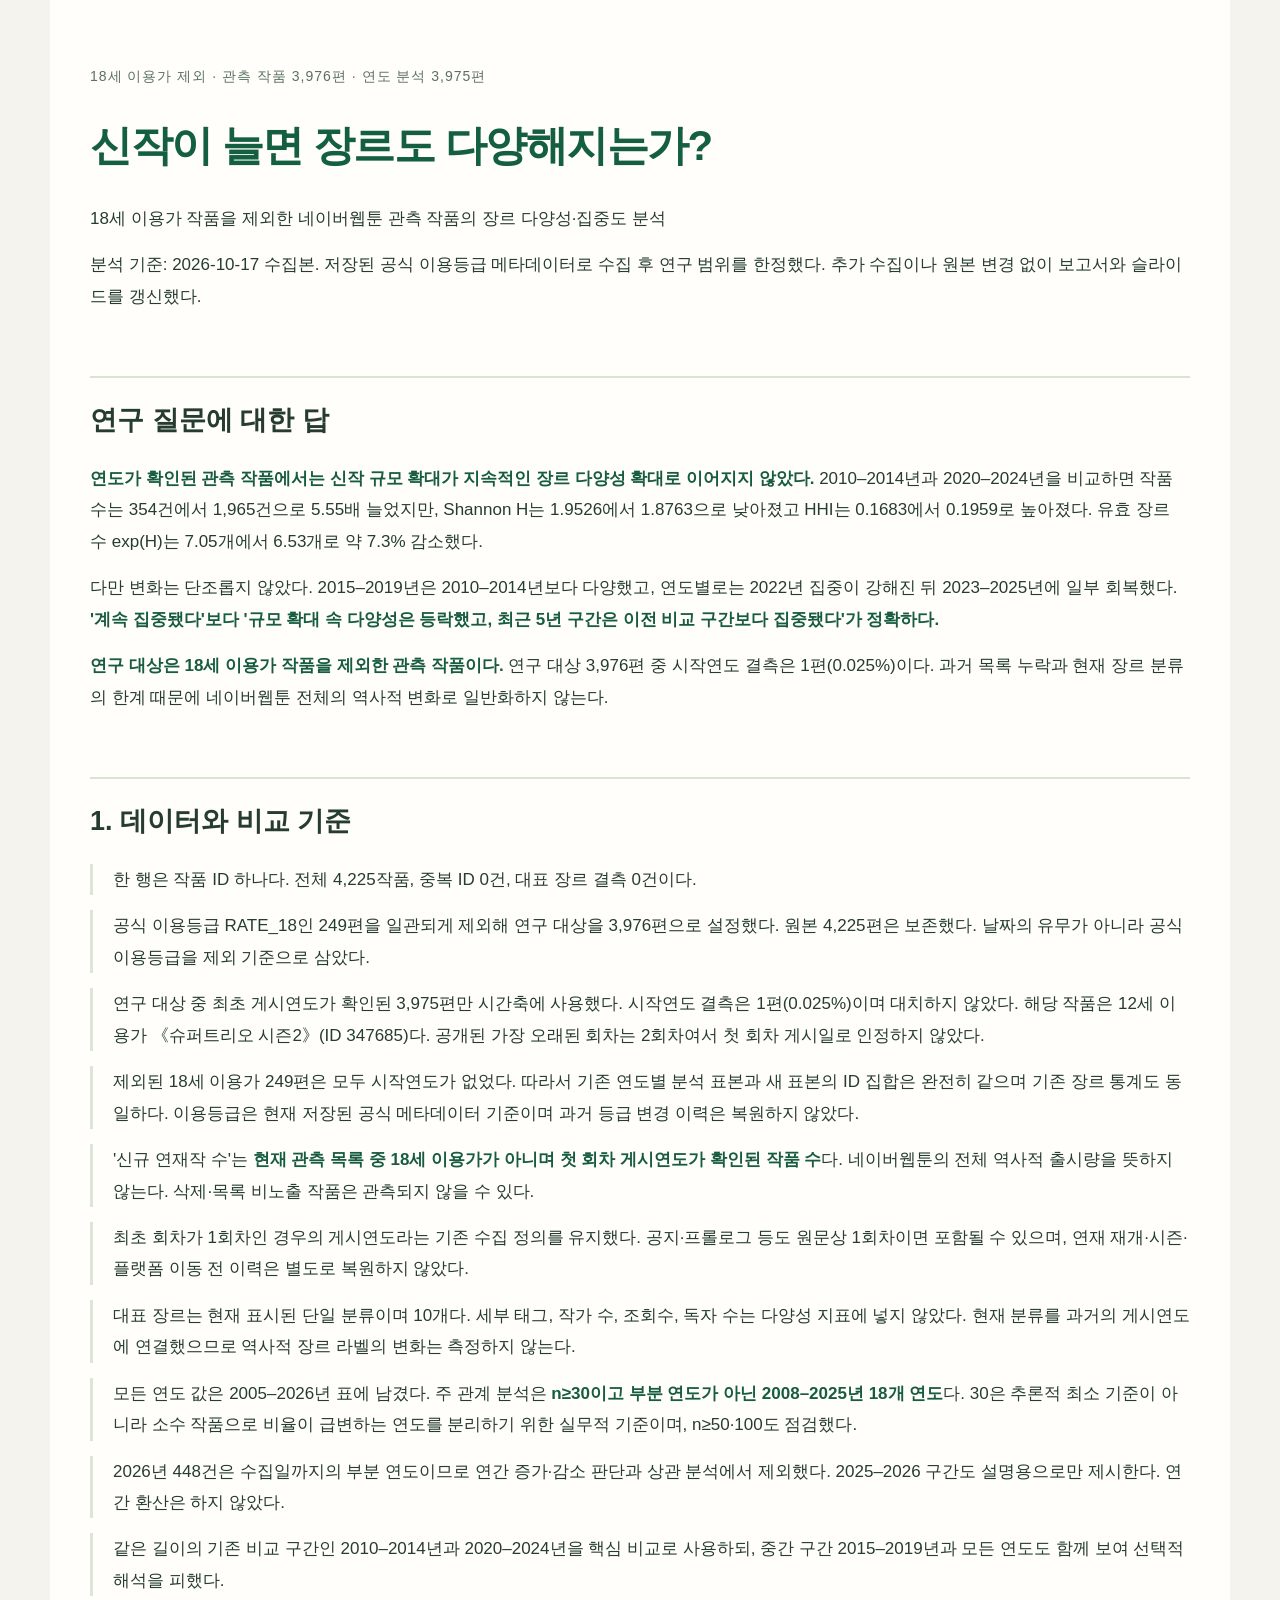
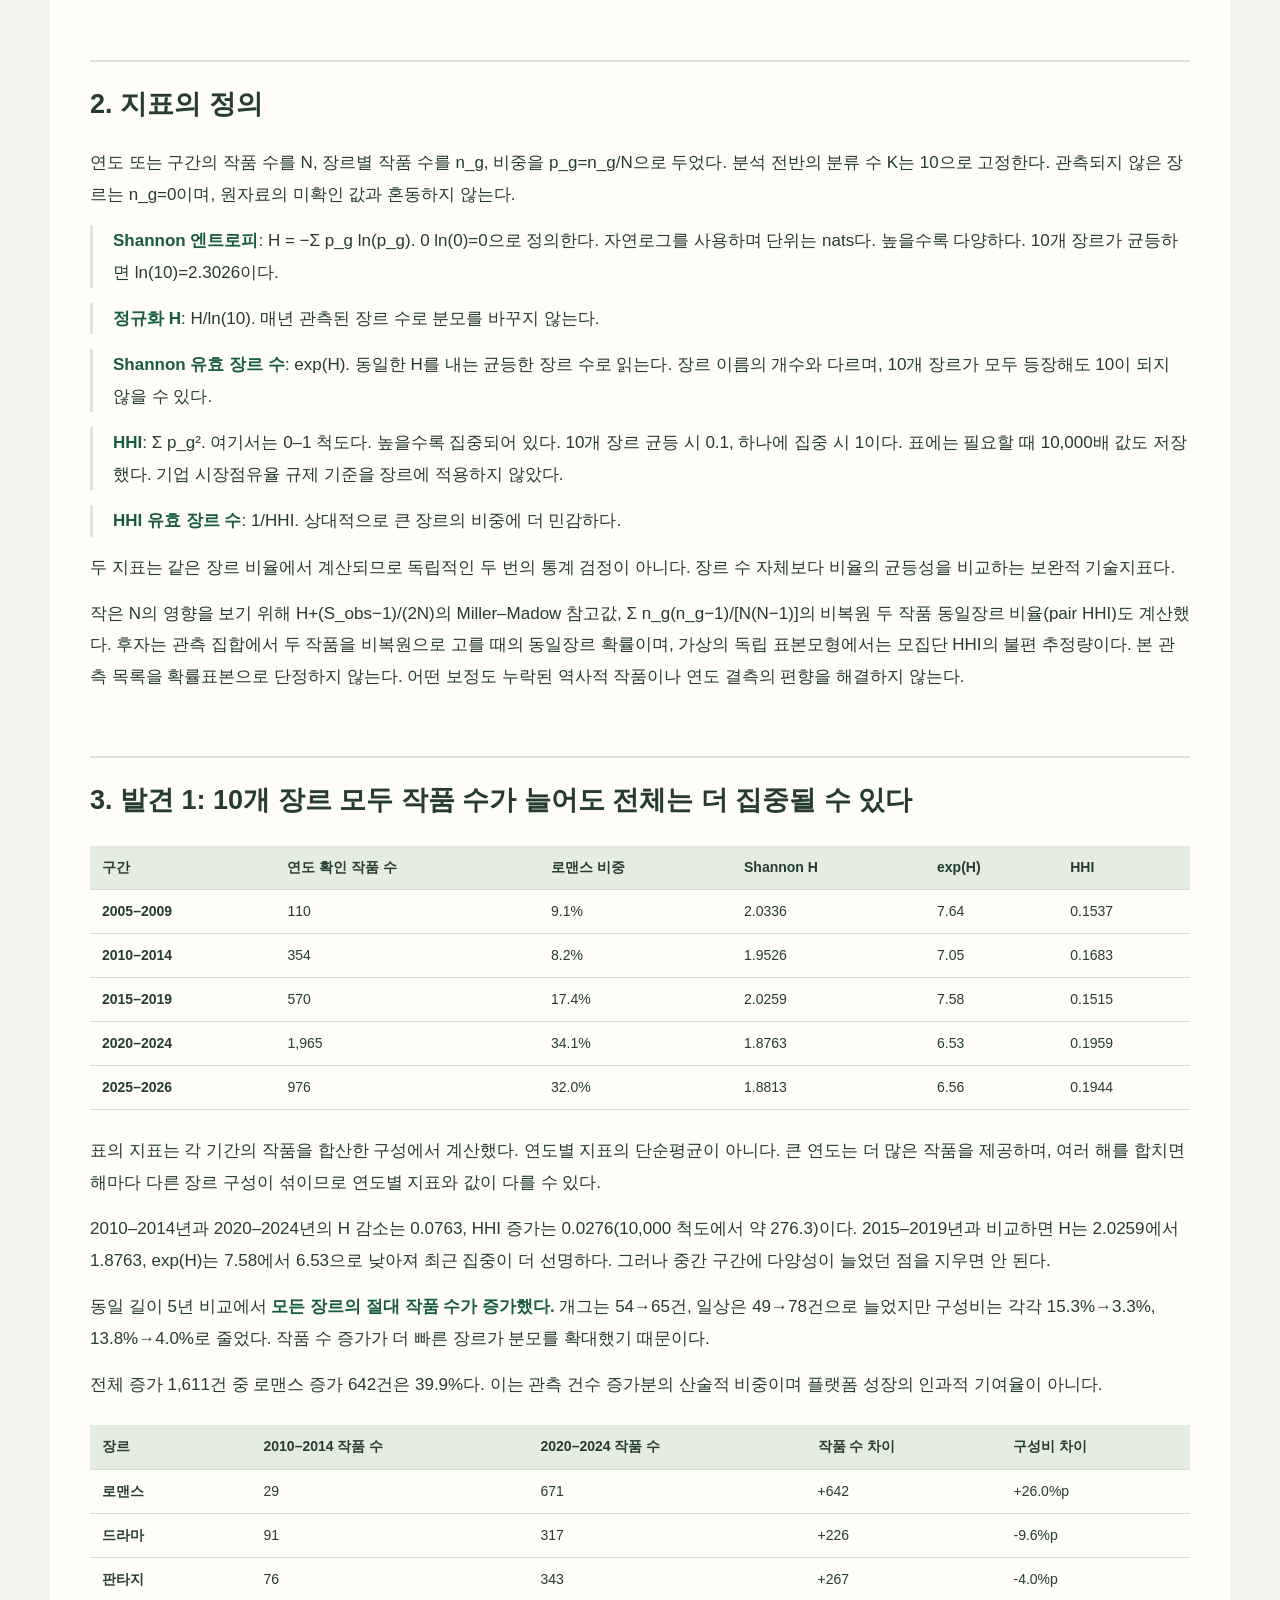
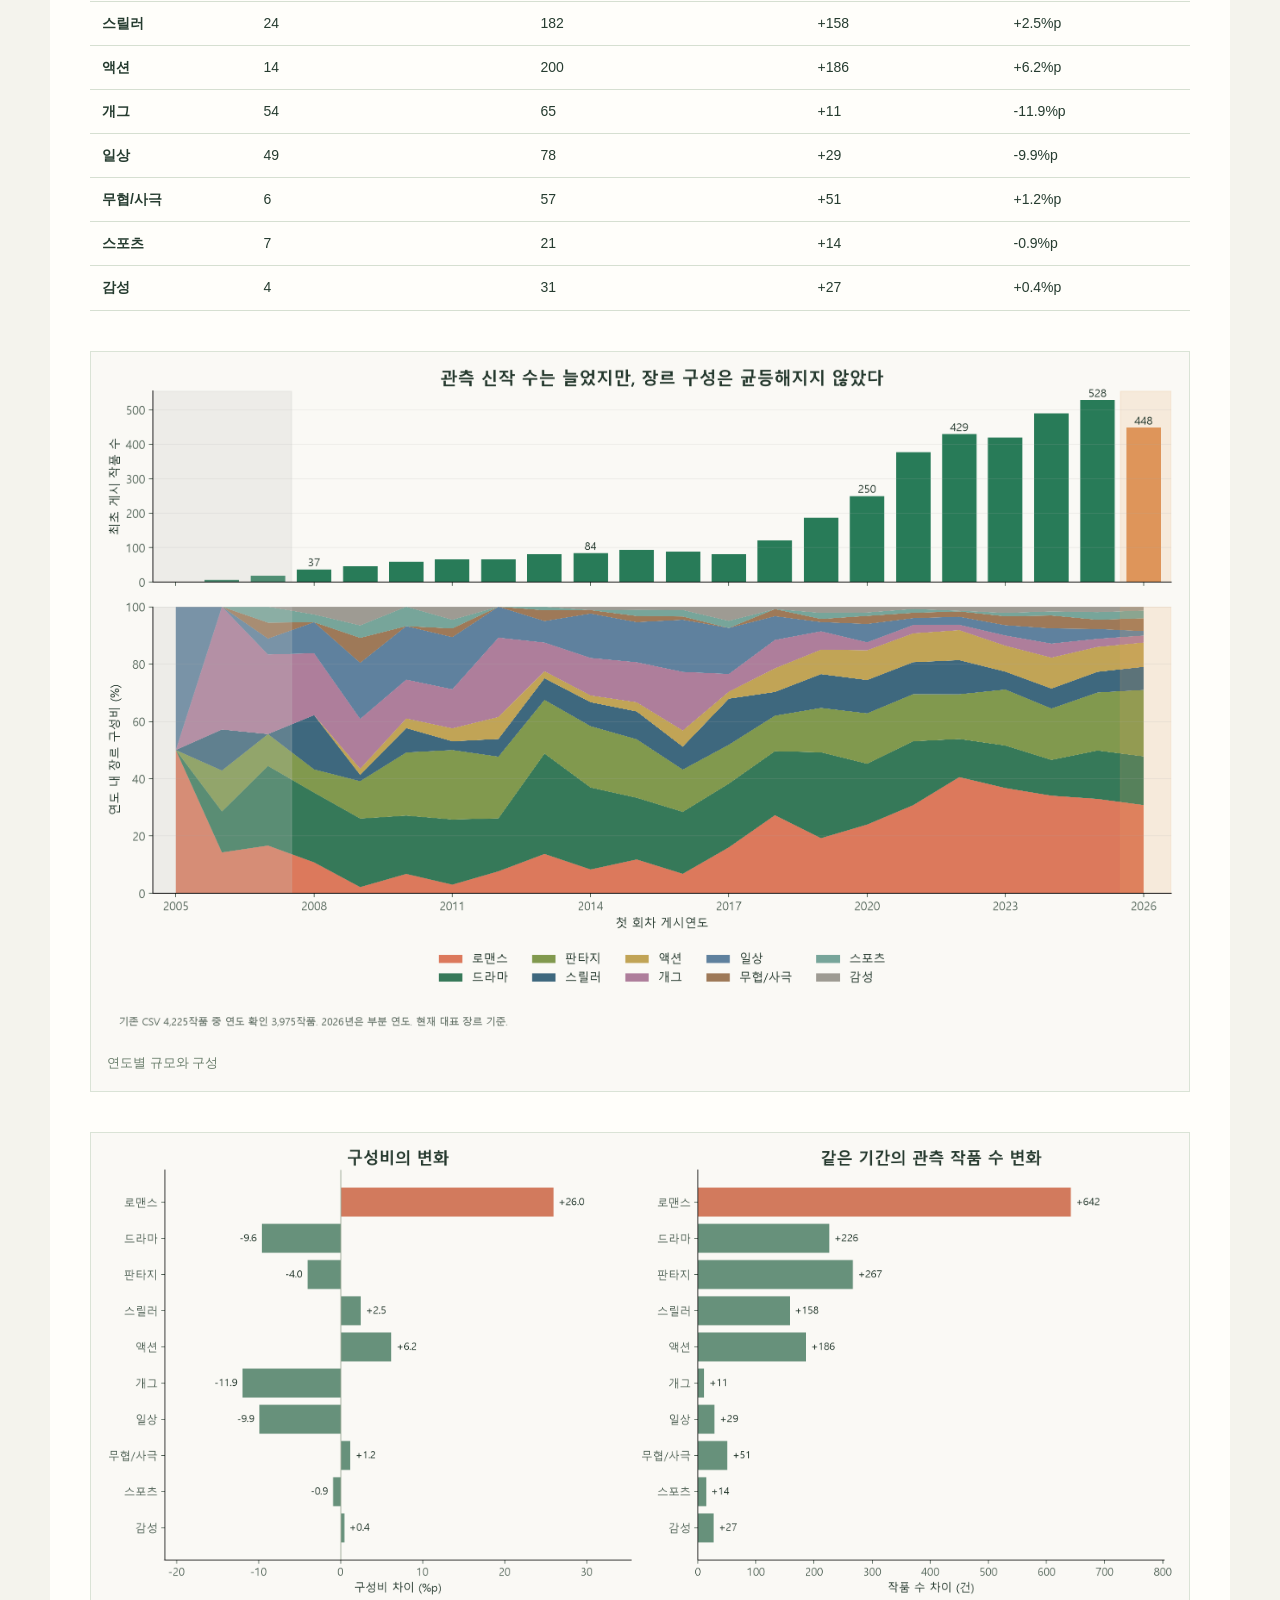
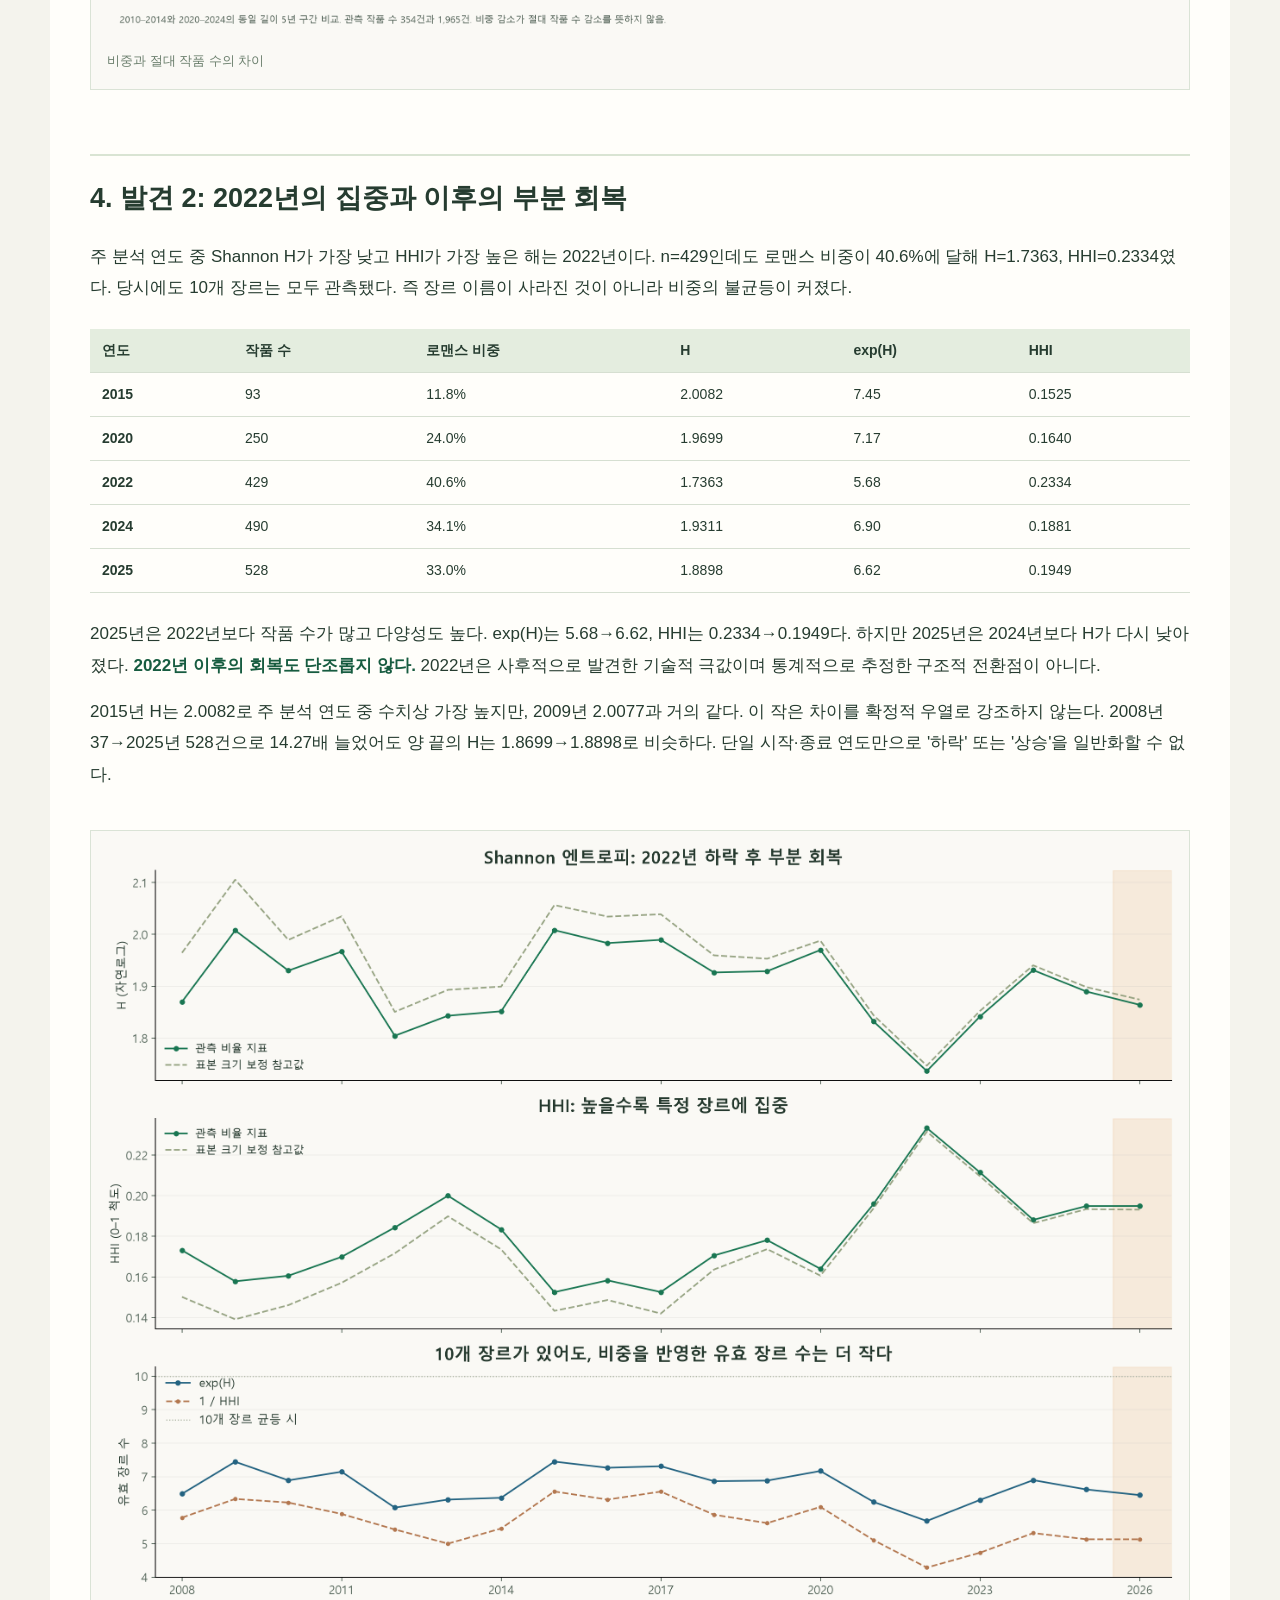
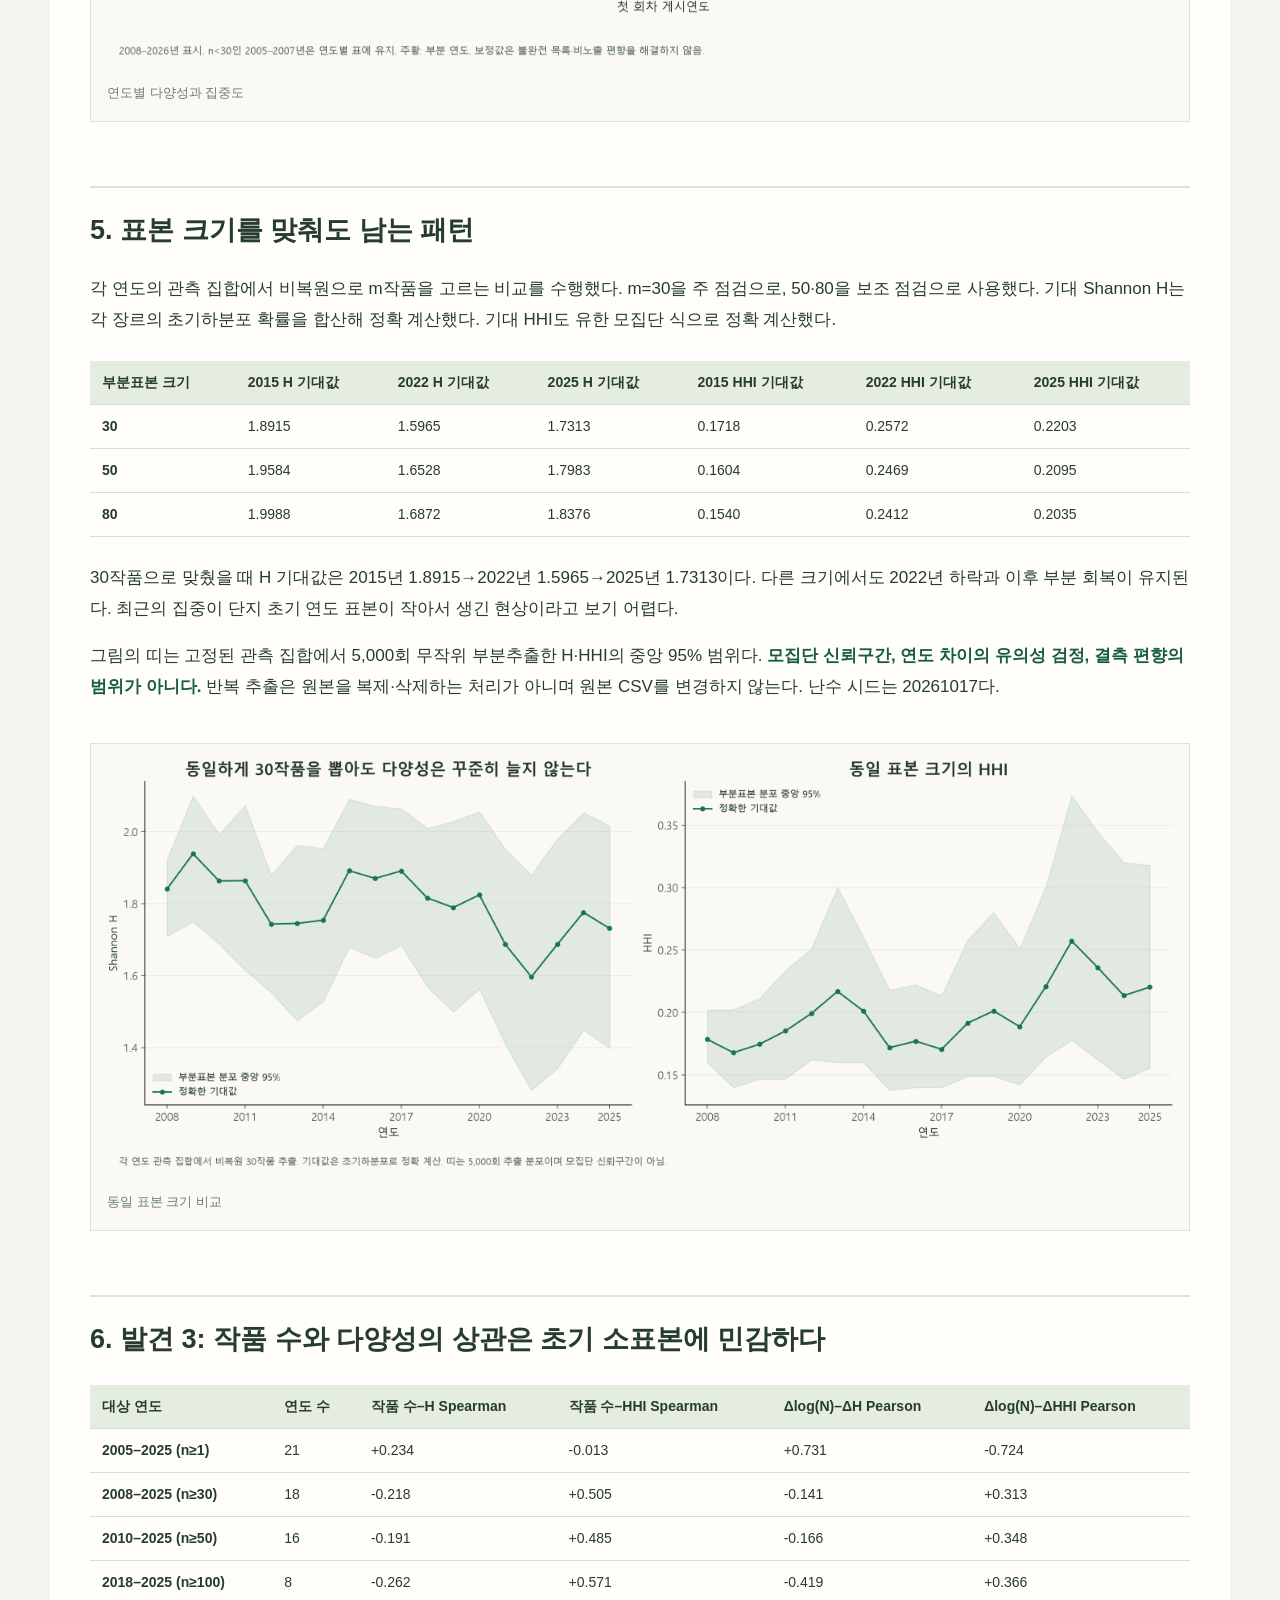
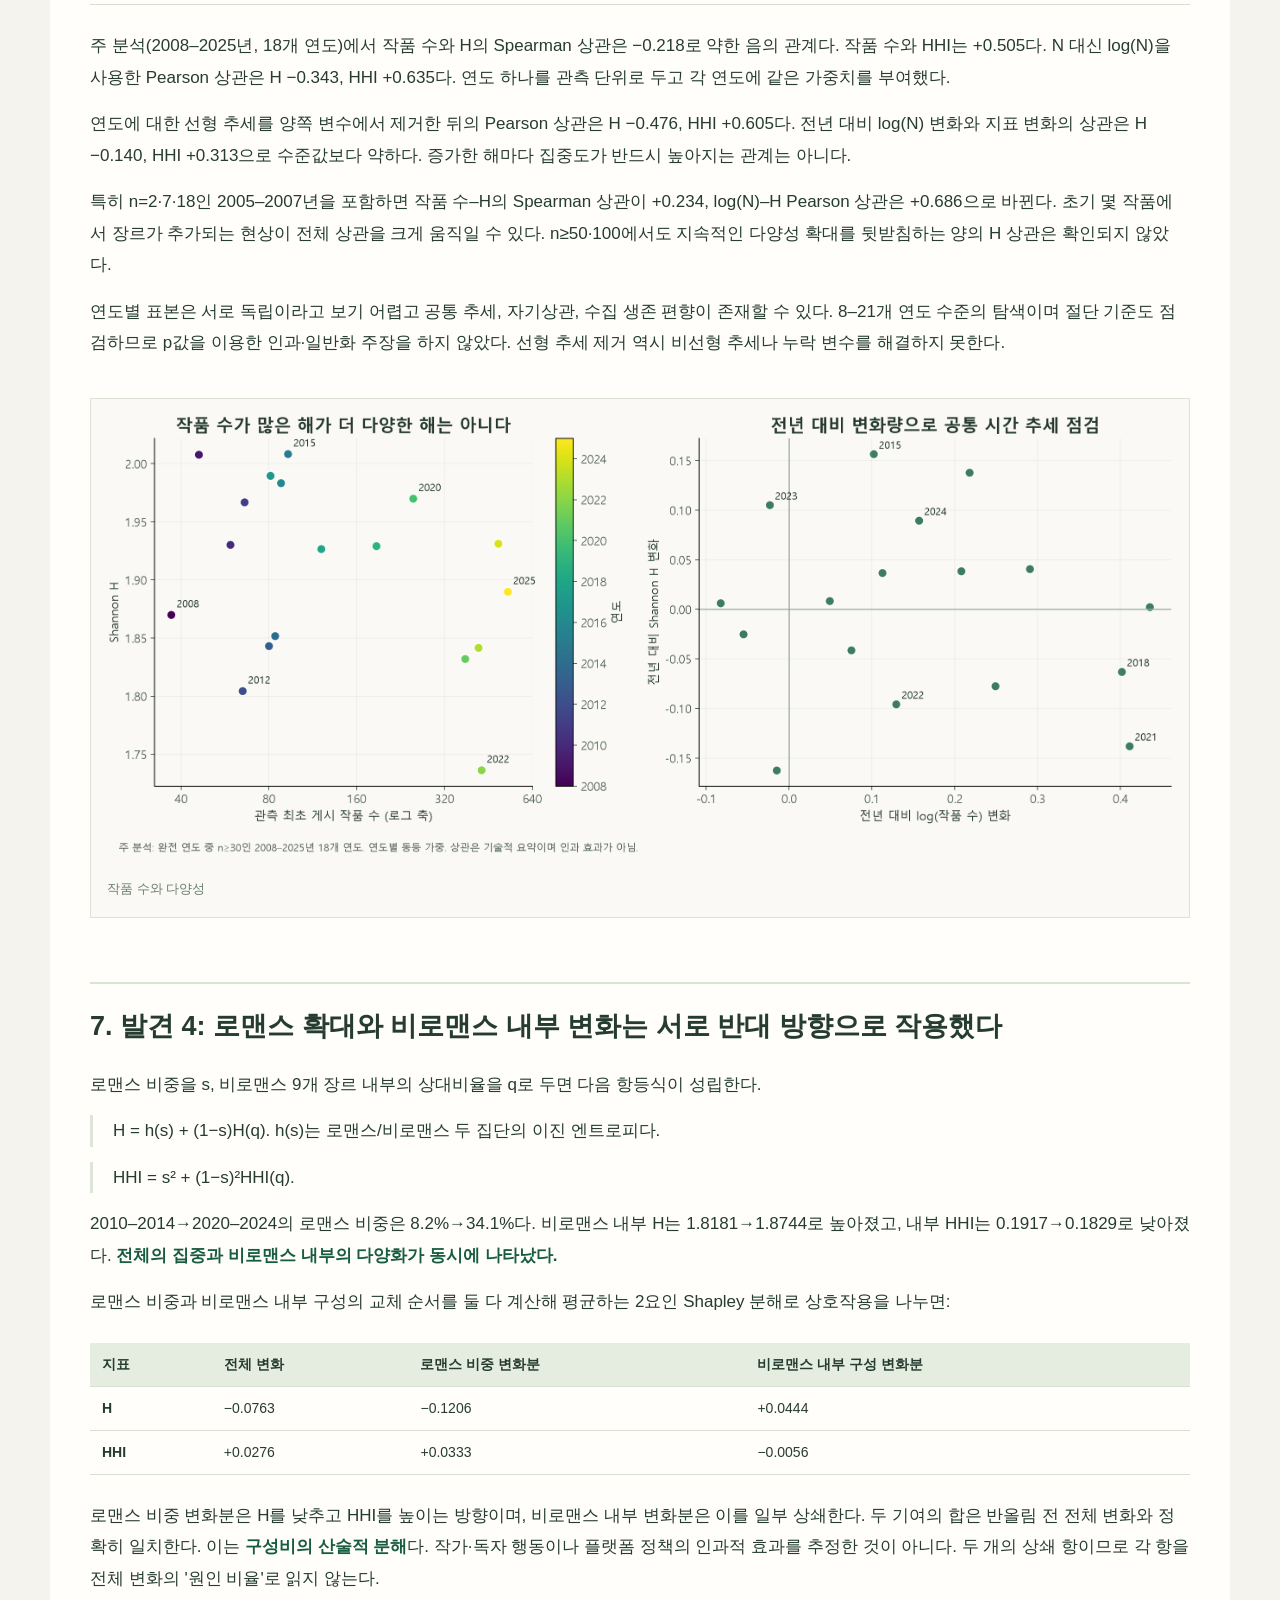
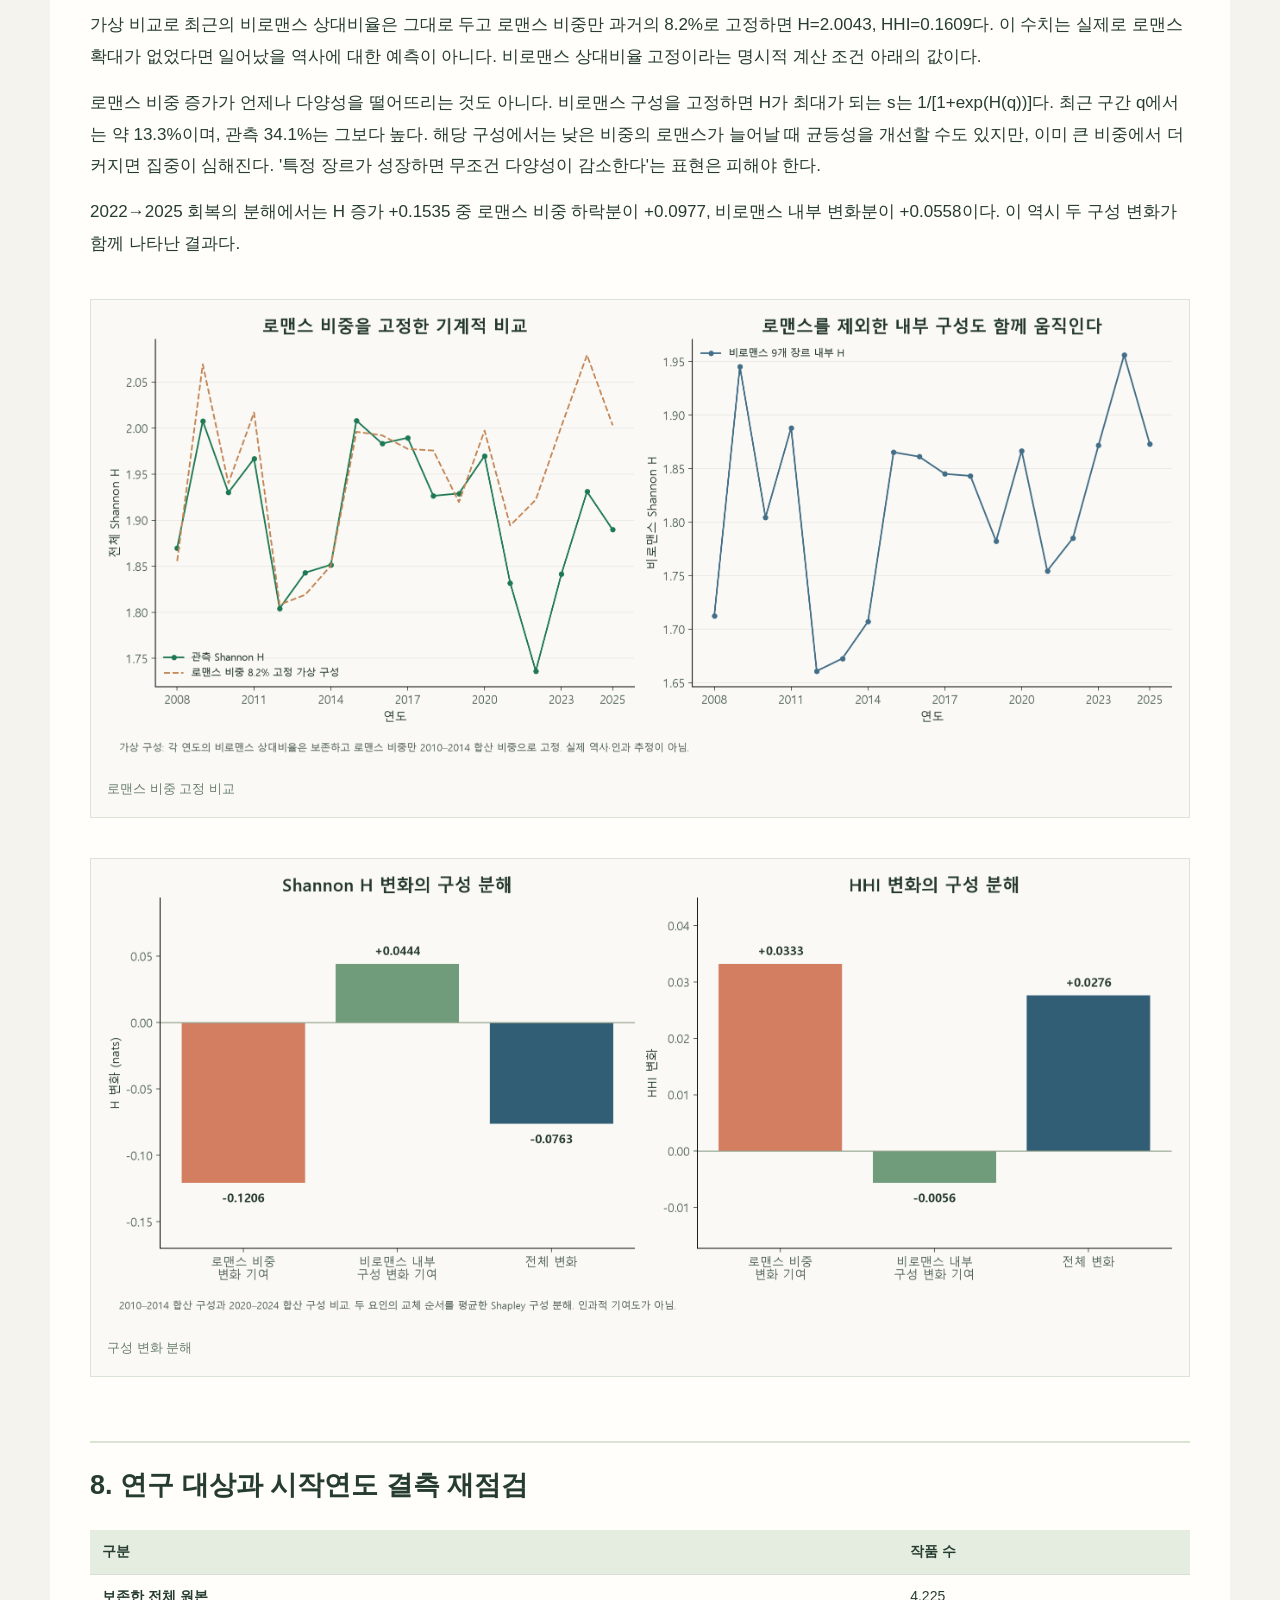
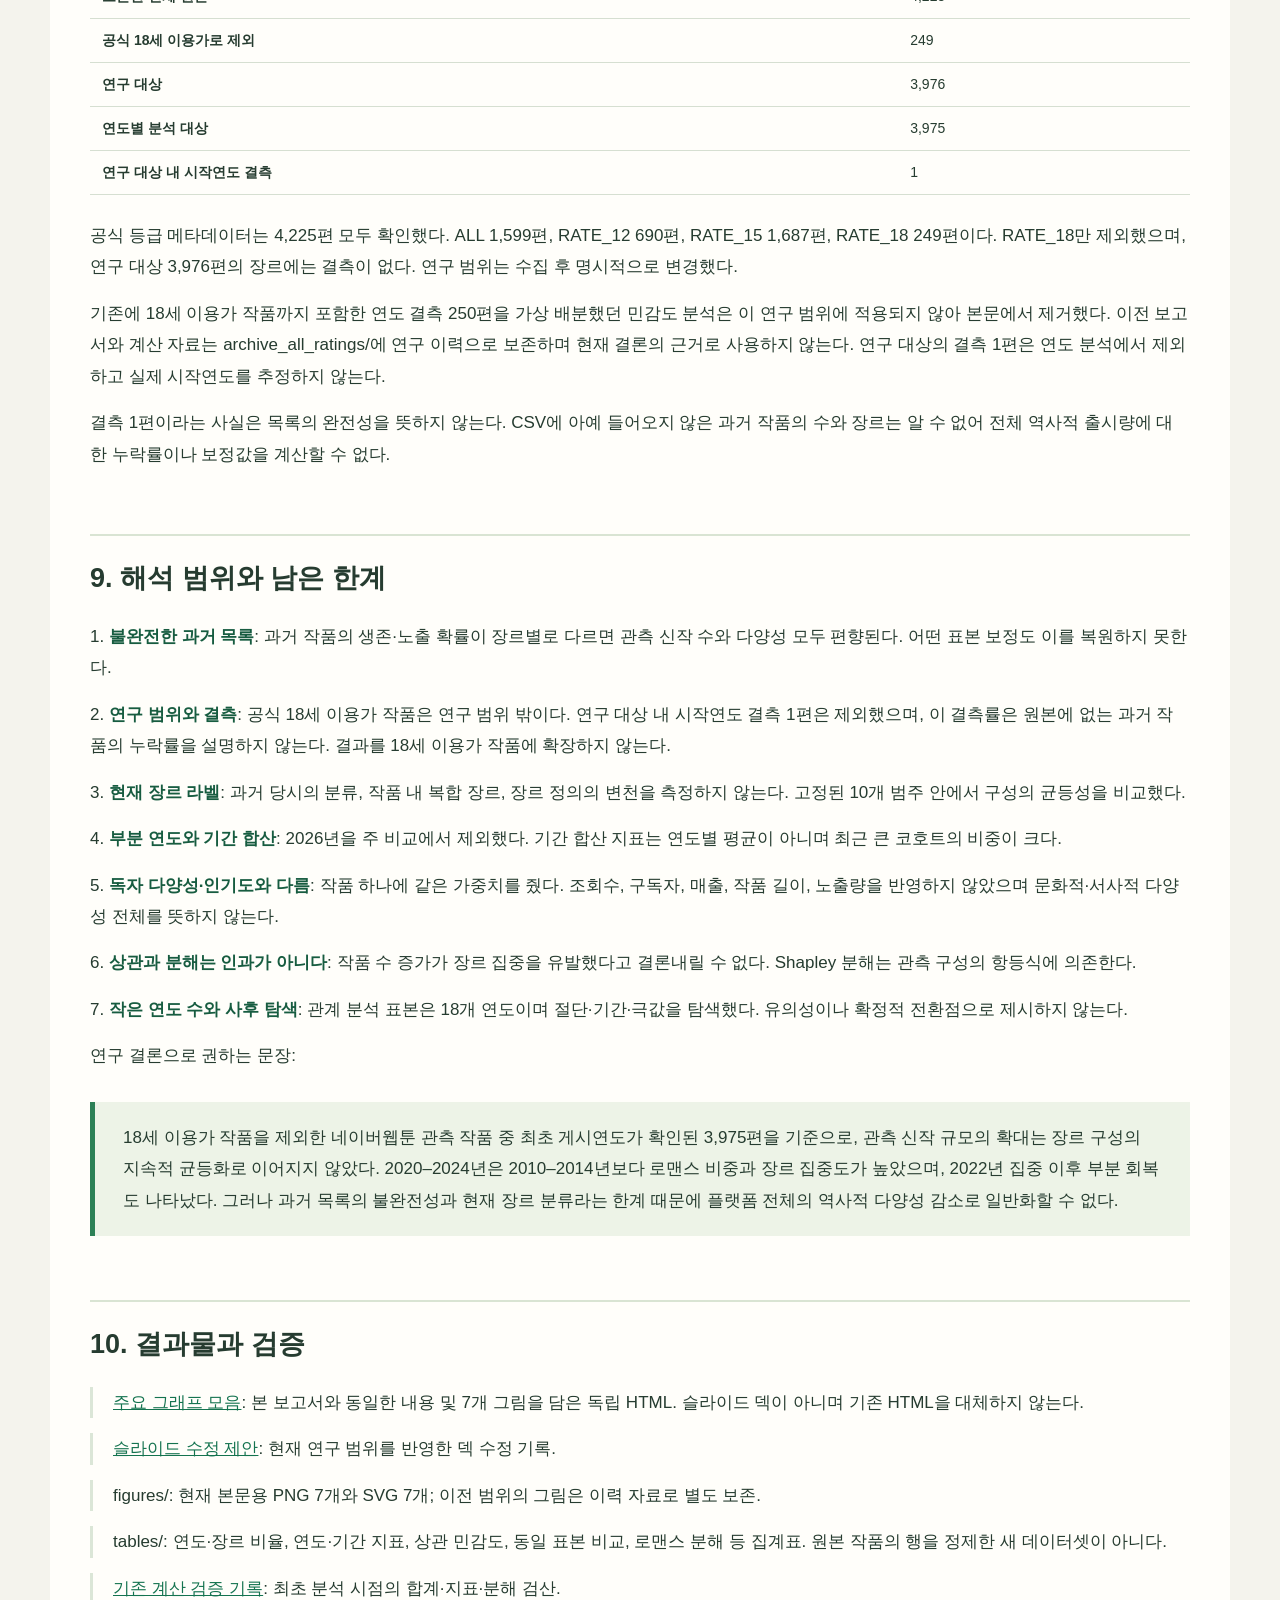
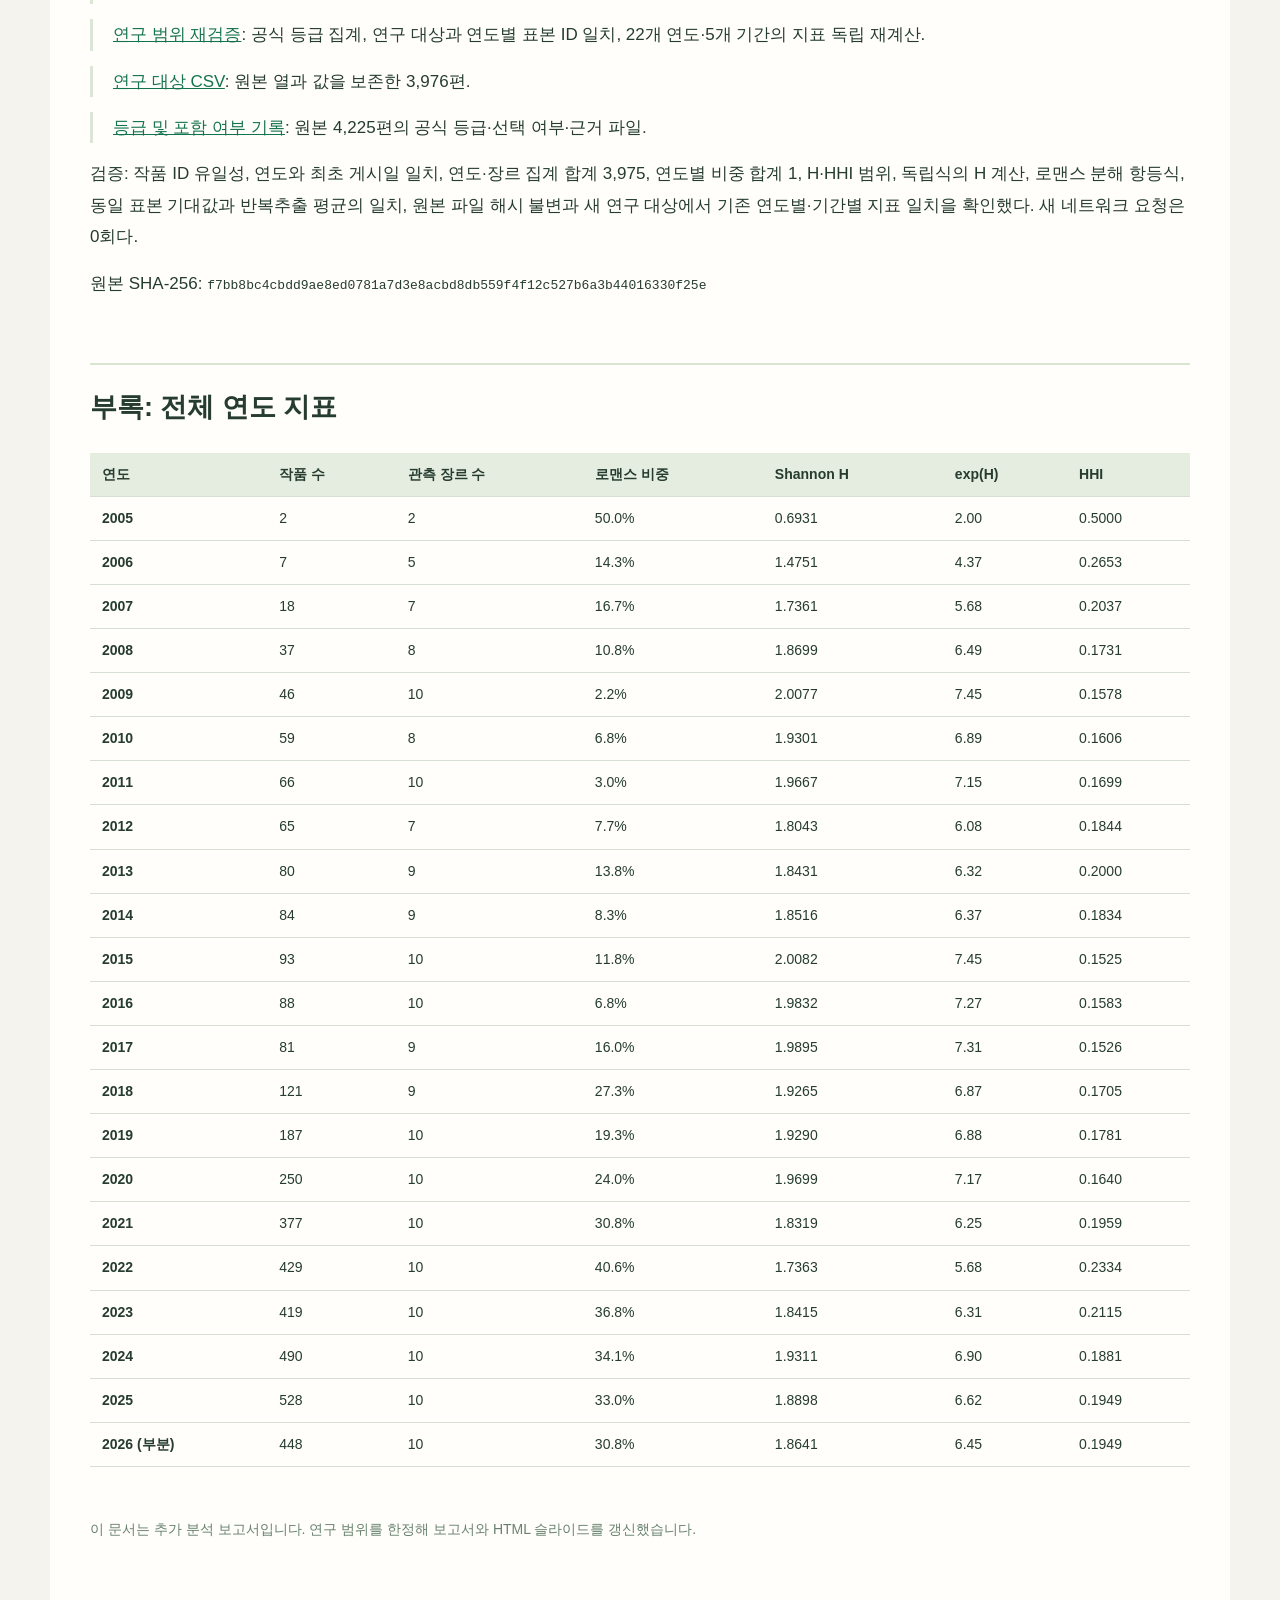
